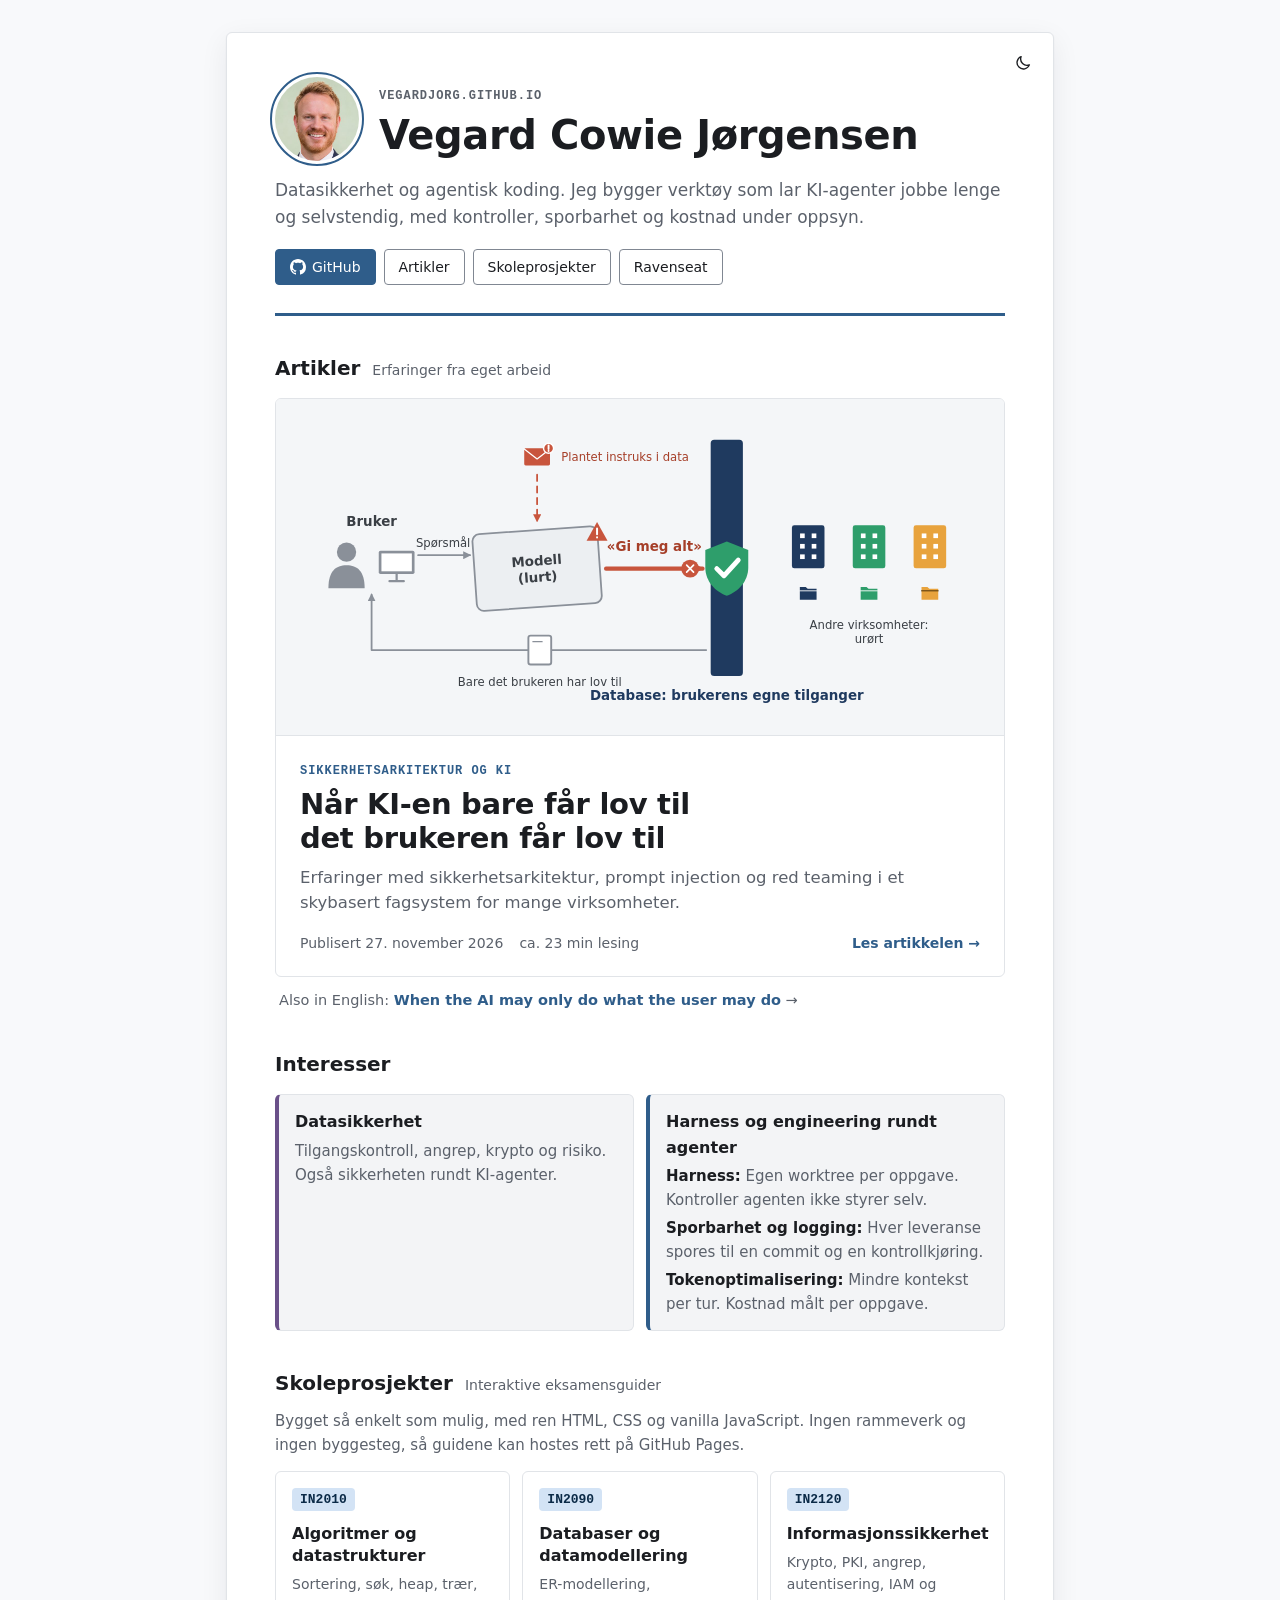
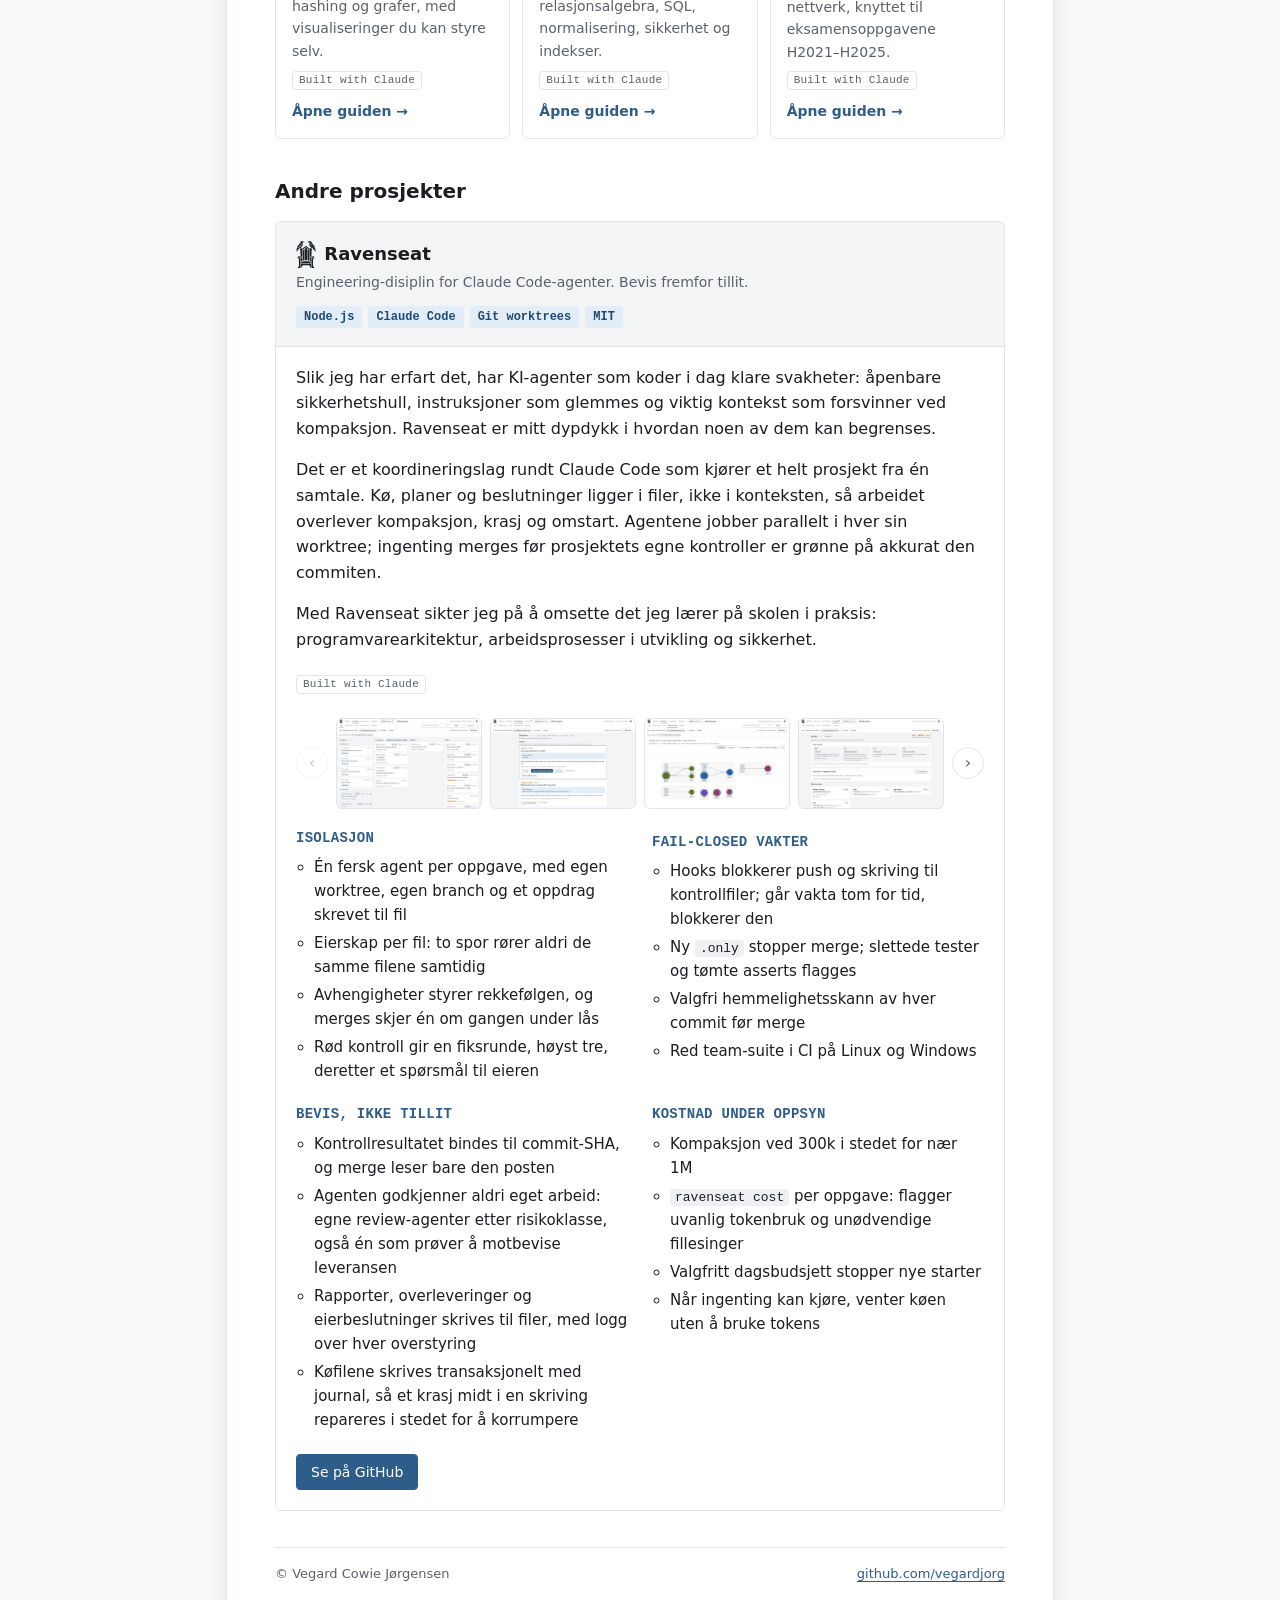
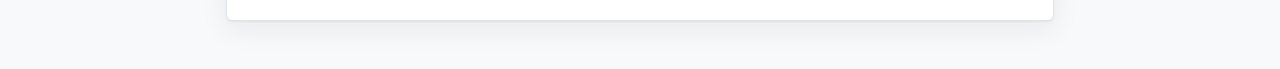
==== index.html @ c5d3ce83 "Engelsk versjon av KI-artikkelen med egne engelske figurer - artikler/ai-assistant-with-user-permiss" ====
<!doctype html>
<html lang="nb">
<head>
  <meta charset="utf-8">
  <meta name="viewport" content="width=device-width, initial-scale=1">
  <title>Vegard Cowie Jørgensen</title>
  <meta name="description" content="Vegard Cowie Jørgensen: datasikkerhet, agentisk koding, artikler om sikkerhetsarkitektur og KI, og interaktive eksamensguider for IN2010, IN2090 og IN2120.">
  <link rel="stylesheet" href="assets/css/figurer.css">
  <link rel="icon" href="data:image/svg+xml,%3Csvg xmlns='http://www.w3.org/2000/svg' viewBox='0 0 32 32'%3E%3Crect width='32' height='32' rx='6' fill='%232f5d8a'/%3E%3Ctext x='16' y='22' font-family='Segoe UI,Arial,sans-serif' font-size='15' font-weight='700' text-anchor='middle' fill='%23fff'%3EVCJ%3C/text%3E%3C/svg%3E">
  <!-- Samme temanøkkel som guidene (samme origin), så valget følger med. -->
  <script>(function(){try{var t=localStorage.getItem('in-theme')||'light';if(t!=='system')document.documentElement.setAttribute('data-theme',t);}catch(e){document.documentElement.setAttribute('data-theme','light');}})();</script>
  <style>
    /* Fargetokens fra guidene (IN2010/IN2090/IN2120), adaptert fra ravenseat. */
    :root {
      color-scheme: light;
      --primary: #2f5d8a;
      --on-primary: #ffffff;
      --primary-container: #d3e3f5;
      --on-primary-container: #0b2a47;
      --tertiary: #6a5089;
      --tertiary-container: #ece0f7;
      --on-tertiary-container: #2a1446;
      --surface: #f8f9fb;
      --on-surface: #1b1d21;
      --on-surface-variant: #5b616b;
      --sheet: #ffffff;
      --container-low: #f3f4f6;
      --container: #eef0f3;
      --outline: #808792;
      --outline-variant: #e1e4e8;
      --tone-ok: #e2f1e4;     --on-tone-ok: #1e5a2b;
      --tone-warn: #fbefd2;   --on-tone-warn: #6b4a00;
      --tone-info: #e3edf7;   --on-tone-info: #1f4a73;
      --shadow: 0 1px 2px rgba(16,24,40,.06), 0 8px 28px rgba(16,24,40,.07);

      --font: ui-sans-serif, system-ui, -apple-system, "Segoe UI", Roboto, Helvetica, Arial, sans-serif;
      --font-mono: ui-monospace, "Cascadia Code", "SF Mono", Consolas, "Liberation Mono", Menlo, monospace;
      --radius: 4px;
      --radius-md: 6px;
    }
    @media (prefers-color-scheme: dark) {
      :root:not([data-theme="light"]) {
        color-scheme: dark;
        --primary: #8fb8e6;           --on-primary: #0b2a47;
        --primary-container: #1d4469; --on-primary-container: #d3e3f5;
        --tertiary: #d0bcf0;
        --tertiary-container: #4f3770; --on-tertiary-container: #ece0f7;
        --surface: #181b1f;  --on-surface: #e3e5e9;  --on-surface-variant: #a3a9b3;
        --sheet: #1c1f24;    --container-low: #141619;  --container: #212429;
        --outline: #6e7580;  --outline-variant: #2e333a;
        --tone-ok: #1d3a22;   --on-tone-ok: #bfe3c3;
        --tone-warn: #3d3014; --on-tone-warn: #f3d9a0;
        --tone-info: #1e3550; --on-tone-info: #c4dcf5;
        --shadow: 0 1px 2px rgba(0,0,0,.3), 0 8px 28px rgba(0,0,0,.25);
      }
    }
    :root[data-theme="dark"] {
      color-scheme: dark;
      --primary: #8fb8e6;           --on-primary: #0b2a47;
      --primary-container: #1d4469; --on-primary-container: #d3e3f5;
      --tertiary: #d0bcf0;
      --tertiary-container: #4f3770; --on-tertiary-container: #ece0f7;
      --surface: #181b1f;  --on-surface: #e3e5e9;  --on-surface-variant: #a3a9b3;
      --sheet: #1c1f24;    --container-low: #141619;  --container: #212429;
      --outline: #6e7580;  --outline-variant: #2e333a;
      --tone-ok: #1d3a22;   --on-tone-ok: #bfe3c3;
      --tone-warn: #3d3014; --on-tone-warn: #f3d9a0;
      --tone-info: #1e3550; --on-tone-info: #c4dcf5;
      --shadow: 0 1px 2px rgba(0,0,0,.3), 0 8px 28px rgba(0,0,0,.25);
    }

    *, *::before, *::after { box-sizing: border-box; }
    html { -webkit-text-size-adjust: 100%; }
    body {
      margin: 0;
      background: var(--surface);
      color: var(--on-surface);
      font: 16px/1.6 var(--font);
    }
    a { color: var(--primary); text-underline-offset: 3px; }
    a:focus-visible, button:focus-visible { outline: 2px solid var(--primary); outline-offset: 3px; border-radius: var(--radius); }
    .skip-link { position: absolute; left: -999px; top: 8px; background: var(--primary); color: var(--on-primary); padding: 6px 12px; border-radius: var(--radius); }
    .skip-link:focus { left: 16px; }

    .wrap { max-width: 860px; margin: 0 auto; padding: 32px 16px 48px; }
    .sheet {
      position: relative;
      background: var(--sheet);
      border: 1px solid var(--outline-variant);
      border-radius: var(--radius-md);
      box-shadow: var(--shadow);
      padding: 44px 48px 36px;
    }
    @media (max-width: 640px) {
      .wrap { padding: 16px 16px 32px; }
      .sheet { padding: 28px 20px 24px; }
    }

    /* Topp */
    .top { display: flex; justify-content: space-between; align-items: flex-start; gap: 16px; padding-bottom: 28px; border-bottom: 3px solid var(--primary); }
    .mono-tag { display: inline-block; font: 600 12px/1 var(--font-mono); letter-spacing: .08em; text-transform: uppercase; color: var(--on-surface-variant); margin: 0 0 10px; }
    h1 { font-size: clamp(28px, 5vw, 40px); line-height: 1.15; letter-spacing: -.01em; margin: 0 0 12px; }
    /* Portrett ved navnet: rund, med en tynn ring i primærfargen og luft mellom ring og bilde. */
    .id { display: flex; align-items: center; gap: 20px; margin-bottom: 16px; padding-right: 40px; }
    .id h1 { margin: 0; }
    .avatar {
      flex: none; width: 84px; height: 84px; border-radius: 50%; object-fit: cover;
      outline: 2px solid var(--primary); outline-offset: 3px; background: var(--container);
    }
    @media (max-width: 640px) {
      .id { gap: 16px; }
      .avatar { width: 64px; height: 64px; }
    }
    .lead { margin: 0; color: var(--on-surface-variant); font-size: 17px; }
    .links { display: flex; flex-wrap: wrap; gap: 8px; margin-top: 18px; }

    .btn {
      display: inline-flex; align-items: center; gap: 6px;
      min-height: 36px; padding: 6px 14px;
      font: 500 14px/1 var(--font);
      border: 1px solid var(--outline); border-radius: var(--radius);
      background: var(--sheet); color: var(--on-surface); text-decoration: none; cursor: pointer;
    }
    .btn:hover { background: var(--container); }
    .btn.primary { background: var(--primary); border-color: var(--primary); color: var(--on-primary); }
    .btn.primary:hover { filter: brightness(1.08); }
    .btn svg { width: 16px; height: 16px; flex: none; }
    /* Temabryter: lite svart/hvitt ikon, måne i lyst tema og sol i mørkt. */
    .theme {
      flex: none; display: inline-flex; align-items: center; justify-content: center;
      position: absolute; top: 14px; right: 14px;
      width: 32px; height: 32px; padding: 0;
      border: 0; border-radius: 50%; background: transparent; color: var(--on-surface); cursor: pointer;
      transition: background .15s;
    }
    .theme:hover { background: var(--container); }
    .theme svg { width: 18px; height: 18px; fill: none; stroke: currentColor; stroke-width: 1.8; stroke-linecap: round; stroke-linejoin: round; }
    .theme .i-sun { display: none; }
    @media (prefers-color-scheme: dark) {
      :root:not([data-theme="light"]) .theme .i-moon { display: none; }
      :root:not([data-theme="light"]) .theme .i-sun { display: block; }
    }
    :root[data-theme="dark"] .theme .i-moon { display: none; }
    :root[data-theme="dark"] .theme .i-sun { display: block; }

    /* Seksjoner */
    section { margin-top: 36px; }
    .sechead { display: flex; align-items: baseline; gap: 12px; margin-bottom: 14px; }
    h2 { font-size: 20px; margin: 0; }
    .sechead p { margin: 0; color: var(--on-surface-variant); font-size: 14px; }

    /* Artikler: hovedartikkel med forsidebildet tegnet av fig-motor.js */
    .feature {
      display: block; border: 1px solid var(--outline-variant); border-radius: var(--radius-md); overflow: hidden;
      text-decoration: none; color: inherit; background: var(--sheet); transition: border-color .15s, box-shadow .15s;
    }
    .feature:hover { border-color: var(--primary); box-shadow: var(--shadow); }
    .feature:hover .go { text-decoration: underline; }
    .feature-fig { margin: 0; padding: 22px 24px 18px; background: var(--fig-plate); border-bottom: 1px solid var(--outline-variant); }
    .feature-fig:not(.er-tegnet) { display: none; }
    .feature-txt { padding: 20px 24px 22px; }
    .feature .mono-tag { color: var(--primary); margin-bottom: 10px; }
    .feature h3 { margin: 0; font-size: clamp(22px, 3.6vw, 29px); line-height: 1.2; letter-spacing: -.01em; text-wrap: balance; }
    .feature .dek { margin: 10px 0 0; font-size: 16.5px; line-height: 1.5; color: var(--on-surface-variant); text-wrap: pretty; }
    .feature-meta { display: flex; flex-wrap: wrap; align-items: baseline; gap: 6px 16px; margin: 16px 0 0; font-size: 14px; color: var(--on-surface-variant); }
    .feature-meta .go { margin-left: auto; }
    .feature-alt { margin: 12px 4px 0; font-size: 14.5px; color: var(--on-surface-variant); }
    .feature-alt a { color: inherit; text-decoration: none; }
    .feature-alt a span { color: var(--primary); font-weight: 600; }
    .feature-alt a:hover span { text-decoration: underline; }
    @media (max-width: 640px) {
      .feature-fig { padding: 14px 10px 10px; }
      .feature-txt { padding: 16px 16px 18px; }
      .feature-meta .go { margin-left: 0; flex-basis: 100%; }
    }

    /* Interesser */
    .interests { display: grid; grid-template-columns: repeat(2, minmax(0, 1fr)); gap: 12px; }
    @media (max-width: 640px) { .interests { grid-template-columns: 1fr; } }
    .interest { border: 1px solid var(--outline-variant); border-left: 4px solid var(--primary); border-radius: var(--radius-md); padding: 14px 16px; background: var(--container-low); }
    .interest.sec { border-left-color: var(--tertiary); }
    .interest h3 { margin: 0 0 4px; font-size: 16px; }
    .interest p { margin: 0; font-size: 15px; color: var(--on-surface-variant); }
    .interest .mini { margin: 0; padding: 0; list-style: none; font-size: 15px; color: var(--on-surface-variant); }
    .interest .mini li + li { margin-top: 4px; }
    .interest .mini b { color: var(--on-surface); font-weight: 600; }

    /* Prosjektkort */
    .cards { display: grid; grid-template-columns: repeat(3, minmax(0, 1fr)); gap: 12px; }
    @media (max-width: 720px) { .cards { grid-template-columns: 1fr; } }
    .card {
      display: flex; flex-direction: column; gap: 6px;
      border: 1px solid var(--outline-variant); border-radius: var(--radius-md);
      padding: 16px; text-decoration: none; color: inherit; background: var(--sheet);
      transition: border-color .15s, transform .15s;
    }
    .card:hover { border-color: var(--primary); transform: translateY(-2px); }
    .card:hover .go { text-decoration: underline; }
    .code { font: 700 13px/1 var(--font-mono); color: var(--on-primary-container); background: var(--primary-container); padding: 5px 8px; border-radius: var(--radius); align-self: flex-start; }
    .card h3 { margin: 6px 0 0; font-size: 16px; line-height: 1.35; }
    .card p { margin: 0; font-size: 14px; color: var(--on-surface-variant); flex: 1; }
    .go { font-size: 14px; font-weight: 600; color: var(--primary); }

    /* Ravenseat */
    .project { border: 1px solid var(--outline-variant); border-radius: var(--radius-md); overflow: hidden; }
    .project-head { display: flex; flex-wrap: wrap; justify-content: space-between; align-items: center; gap: 12px; padding: 18px 20px; background: var(--container-low); border-bottom: 1px solid var(--outline-variant); }
    .project-head h3 { margin: 0; font-size: 18px; }
    .project-head p { margin: 2px 0 0; color: var(--on-surface-variant); font-size: 14px; }
    .tags { display: flex; flex-wrap: wrap; gap: 6px; }
    .tag { font: 600 12px/1 var(--font-mono); padding: 5px 8px; border-radius: var(--radius); background: var(--tone-info); color: var(--on-tone-info); }
    .project-body { padding: 18px 20px 20px; }
    .project-body > p { margin: 0 0 16px; }

    .specs { display: grid; grid-template-columns: repeat(2, minmax(0, 1fr)); gap: 16px 24px; margin: 0; padding: 0; list-style: none; }
    @media (max-width: 640px) { .specs { grid-template-columns: 1fr; } }
    .specs h4 { margin: 0 0 6px; font-size: 14px; letter-spacing: .02em; color: var(--primary); text-transform: uppercase; font-family: var(--font-mono); }
    .specs ul { margin: 0; padding-left: 18px; font-size: 15px; }
    .specs li + li { margin-top: 4px; }
    code { font: 13px var(--font-mono); background: var(--container); padding: 1px 5px; border-radius: var(--radius); }

    .project-body .links { margin-top: 22px; }
    .built {
      display: inline-block; align-self: flex-start; margin: 2px 0 4px;
      font: 500 11px/1 var(--font-mono); letter-spacing: .02em; color: var(--on-surface-variant);
      border: 1px solid var(--outline-variant); border-radius: var(--radius); padding: 3px 6px;
    }
    .project-body > p + .built { margin-top: -8px; }

    /* Logo ved overskriften: én variant per tema */
    .project-head h3 { display: flex; align-items: center; gap: 8px; }
    .logo { height: 1.5em; width: auto; flex: none; }
    .logo-dark { display: none; }
    @media (prefers-color-scheme: dark) {
      :root:not([data-theme="light"]) .logo-light { display: none; }
      :root:not([data-theme="light"]) .logo-dark { display: block; }
    }
    :root[data-theme="dark"] .logo-light { display: none; }
    :root[data-theme="dark"] .logo-dark { display: block; }

    /* Galleri */
    /* Bildestripe: --n bilder synlige, pilene blar ett bilde om gangen. */
    .strip { --n: 4; --gap: 8px; display: flex; align-items: center; gap: 8px; margin: 18px 0 16px; }
    @media (max-width: 720px) { .strip { --n: 3; } }
    @media (max-width: 480px) { .strip { --n: 2; } }
    .strip-view { flex: 1; min-width: 0; overflow: hidden; }
    .gallery { display: flex; gap: var(--gap); margin: 0; padding: 2px 0; list-style: none; transition: transform .35s cubic-bezier(.2,.7,.2,1); }
    .gallery li { flex: 0 0 calc((100% - (var(--n) - 1) * var(--gap)) / var(--n)); }
    .strip-btn {
      flex: none; display: inline-flex; align-items: center; justify-content: center;
      width: 32px; height: 32px; padding: 0; border-radius: 50%;
      border: 1px solid var(--outline-variant); background: var(--sheet); color: var(--on-surface-variant);
      font: 16px/1 var(--font); cursor: pointer; transition: border-color .15s, color .15s, opacity .15s;
    }
    .strip-btn:hover:not(:disabled) { border-color: var(--primary); color: var(--primary); }
    .strip-btn:disabled { opacity: .35; cursor: default; }
    .strip.static .strip-btn { visibility: hidden; }
    .thumb {
      display: block; width: 100%; padding: 0; margin: 0; cursor: zoom-in;
      border: 1px solid var(--outline-variant); border-radius: var(--radius-md);
      background: var(--container-low); overflow: hidden; aspect-ratio: 16 / 10;
    }
    .thumb img { display: block; width: 100%; height: 100%; object-fit: cover; object-position: top left; transition: transform .35s ease, opacity .2s; }
    .thumb:hover img { transform: scale(1.03); }
    .thumb:hover { border-color: var(--primary); }
    .sec-note { margin: -4px 0 14px; font-size: 15px; color: var(--on-surface-variant); }

    /* Visning (lysboks) */
    .viewer {
      /* dvh: høyden uten nettleserens verktøylinjer, så bunnteksten ikke havner under dem på mobil. */
      width: 100vw; height: 100vh; height: 100dvh; max-width: none; max-height: none; margin: 0; padding: 0;
      border: 0; background: rgba(12, 14, 17, .95); color: #e3e5e9; overflow: hidden;
    }
    /* Mørk flate på selve dialogen, så sideteksten ikke skinner gjennom bak piler og bildetekst. */
    .viewer::backdrop { background: rgba(12, 14, 17, .5); backdrop-filter: blur(8px); }
    .viewer[open] { display: grid; grid-template-rows: auto 1fr auto; animation: fade .18s ease-out; }
    @keyframes fade { from { opacity: 0; } to { opacity: 1; } }
    .v-bar { display: flex; justify-content: space-between; align-items: center; padding: 12px 16px; font: 13px var(--font-mono); color: #a3a9b3; }
    /* touch-action: none, så sveip, knip og dra styres av skriptet. */
    .v-stage { position: relative; display: flex; align-items: center; justify-content: center; min-height: 0; padding: 0 64px; touch-action: none; overflow: hidden; }
    .v-stage img {
      max-width: 100%; max-height: 100%; object-fit: contain; border-radius: var(--radius-md);
      box-shadow: 0 20px 60px rgba(0,0,0,.45); background: #fff; user-select: none; -webkit-user-drag: none;
      transform-origin: 0 0; cursor: zoom-in; will-change: transform;
      transition: opacity .15s;
    }
    .v-stage img.anim { transition: opacity .15s, transform .22s ease-out; }
    .v-stage img.zoomed { cursor: grab; }
    .v-stage img.zoomed.dragging { cursor: grabbing; }
    .v-btn {
      display: inline-flex; align-items: center; justify-content: center; width: 40px; height: 40px;
      border: 1px solid rgba(255,255,255,.18); border-radius: 50%;
      background: rgba(255,255,255,.06); color: #e3e5e9; font: 18px/1 var(--font); cursor: pointer;
      transition: background .15s, border-color .15s;
    }
    .v-btn:hover { background: rgba(255,255,255,.14); border-color: rgba(255,255,255,.35); }
    .v-btn:focus-visible { outline: 2px solid #8fb8e6; outline-offset: 2px; }
    /* Bred skjerm: pilene på sidene av bildet. Smal skjerm: i raden med prikkene. */
    .v-prev, .v-next { position: fixed; top: 50%; transform: translateY(-50%); }
    .v-prev { left: 12px; }
    .v-next { right: 12px; }
    .v-foot { padding-bottom: max(14px, env(safe-area-inset-bottom)); }
    .v-cap { margin: 0; padding: 12px 16px 10px; text-align: center; font-size: 14px; color: #c9ced6; }
    .v-nav { display: flex; justify-content: center; align-items: center; gap: 16px; }
    .v-dots { display: flex; justify-content: center; gap: 6px; }
    .v-dot { width: 7px; height: 7px; padding: 0; border: 0; border-radius: 50%; background: rgba(255,255,255,.28); cursor: pointer; }
    .v-dot[aria-current="true"] { background: #e3e5e9; }
    @media (max-width: 640px) {
      .v-stage { padding: 0 8px; }
      .v-prev, .v-next { position: static; transform: none; }
      .v-cap { font-size: 13px; }
    }
    @media (prefers-reduced-motion: reduce) {
      .thumb img, .viewer[open] { transition: none; animation: none; }
    }

    footer { margin-top: 36px; padding-top: 16px; border-top: 1px solid var(--outline-variant); display: flex; flex-wrap: wrap; justify-content: space-between; gap: 8px; font-size: 13px; color: var(--on-surface-variant); }
  </style>
</head>
<body>
  <a class="skip-link" href="#main">Hopp til innhold</a>

  <main id="main" class="wrap">
    <article class="sheet">

      <header class="top">
        <div>
          <div class="id">
            <img class="avatar" src="assets/portrett.jpg" width="84" height="84" alt="Portrett av Vegard Cowie Jørgensen">
            <div>
              <p class="mono-tag">vegardjorg.github.io</p>
              <h1>Vegard Cowie Jørgensen</h1>
            </div>
          </div>
          <p class="lead">Datasikkerhet og agentisk koding. Jeg bygger verktøy som lar KI-agenter jobbe lenge og selvstendig, med kontroller, sporbarhet og kostnad under oppsyn.</p>          <div class="links">
            <a class="btn primary" href="https://github.com/vegardjorg">
              <svg viewBox="0 0 16 16" aria-hidden="true" fill="currentColor"><path d="M8 0C3.58 0 0 3.58 0 8c0 3.54 2.29 6.53 5.47 7.59.4.07.55-.17.55-.38 0-.19-.01-.82-.01-1.49-2.01.37-2.53-.49-2.69-.94-.09-.23-.48-.94-.82-1.13-.28-.15-.68-.52-.01-.53.63-.01 1.08.58 1.23.82.72 1.21 1.87.87 2.33.66.07-.52.28-.87.51-1.07-1.78-.2-3.64-.89-3.64-3.95 0-.87.31-1.59.82-2.15-.08-.2-.36-1.02.08-2.12 0 0 .67-.21 2.2.82.64-.18 1.32-.27 2-.27.68 0 1.36.09 2 .27 1.53-1.04 2.2-.82 2.2-.82.44 1.1.16 1.92.08 2.12.51.56.82 1.27.82 2.15 0 3.07-1.87 3.75-3.65 3.95.29.25.54.73.54 1.48 0 1.07-.01 1.93-.01 2.2 0 .21.15.46.55.38A8.013 8.013 0 0016 8c0-4.42-3.58-8-8-8z"/></svg>
              GitHub
            </a>
            <a class="btn" href="#artikler">Artikler</a>
            <a class="btn" href="#skole">Skoleprosjekter</a>
            <a class="btn" href="#ravenseat">Ravenseat</a>
          </div>
        </div>
        <button class="theme" id="theme" type="button" aria-label="Bytt til mørkt tema" title="Bytt tema">
          <svg class="i-moon" viewBox="0 0 24 24" aria-hidden="true"><path d="M20.5 14.5A8.5 8.5 0 0 1 9.5 3.5a8.5 8.5 0 1 0 11 11z"/></svg>
          <svg class="i-sun" viewBox="0 0 24 24" aria-hidden="true"><circle cx="12" cy="12" r="4"/><path d="M12 2v2.5M12 19.5V22M2 12h2.5M19.5 12H22M4.9 4.9l1.8 1.8M17.3 17.3l1.8 1.8M4.9 19.1l1.8-1.8M17.3 6.7l1.8-1.8"/></svg>
        </button>
      </header>

      <section id="artikler" aria-labelledby="art-h">
        <div class="sechead"><h2 id="art-h">Artikler</h2><p>Erfaringer fra eget arbeid</p></div>
        <a class="feature" href="artikler/ki-assistent-med-brukerens-tilganger.html">
          <figure class="feature-fig" data-fig="forside" aria-hidden="true">
            <div class="fig-flate"><p>En manipulert modell ber om alle data, men databasen gir bare det brukeren selv har tilgang til.</p></div>
          </figure>
          <div class="feature-txt">
            <p class="mono-tag">Sikkerhetsarkitektur og KI</p>
            <h3>Når KI-en bare får lov til det brukeren får lov til</h3>
            <p class="dek">Erfaringer med sikkerhetsarkitektur, prompt injection og red teaming i et skybasert fagsystem for mange virksomheter.</p>
            <p class="feature-meta">
              <span>Publisert <time datetime="2026-11-27">27. november 2026</time></span>
              <span>ca. 23 min lesing</span>
              <span class="go">Les artikkelen →</span>
            </p>
          </div>
        </a>
        <p class="feature-alt"><a href="artikler/ai-assistant-with-user-permissions.html" hreflang="en" lang="en">Also in English: <span>When the AI may only do what the user may do</span> →</a></p>
      </section>

      <section aria-labelledby="int-h">
        <div class="sechead"><h2 id="int-h">Interesser</h2></div>
        <div class="interests">
          <div class="interest sec">
            <h3>Datasikkerhet</h3>
            <p>Tilgangskontroll, angrep, krypto og risiko. Også sikkerheten rundt KI-agenter.</p>
          </div>
          <div class="interest">
            <h3>Harness og engineering rundt agenter</h3>
            <ul class="mini">
              <li><b>Harness:</b> Egen worktree per oppgave. Kontroller agenten ikke styrer selv.</li>
              <li><b>Sporbarhet og logging:</b> Hver leveranse spores til en commit og en kontrollkjøring.</li>
              <li><b>Tokenoptimalisering:</b> Mindre kontekst per tur. Kostnad målt per oppgave.</li>
            </ul>
          </div>
        </div>
      </section>

      <section id="skole" aria-labelledby="skole-h">
        <div class="sechead"><h2 id="skole-h">Skoleprosjekter</h2><p>Interaktive eksamensguider</p></div>
        <p class="sec-note">Bygget så enkelt som mulig, med ren HTML, CSS og vanilla JavaScript. Ingen rammeverk og ingen byggesteg, så guidene kan hostes rett på GitHub Pages.</p>
        <div class="cards">
          <a class="card" href="https://vegardjorg.github.io/IN2010/">
            <span class="code">IN2010</span>
            <h3>Algoritmer og datastrukturer</h3>
            <p>Sortering, søk, heap, trær, hashing og grafer, med visualiseringer du kan styre selv.</p>
            <span class="built">Built with Claude</span>
            <span class="go">Åpne guiden →</span>
          </a>
          <a class="card" href="https://vegardjorg.github.io/IN2090/">
            <span class="code">IN2090</span>
            <h3>Databaser og datamodellering</h3>
            <p>ER-modellering, relasjonsalgebra, SQL, normalisering, sikkerhet og indekser.</p>
            <span class="built">Built with Claude</span>
            <span class="go">Åpne guiden →</span>
          </a>
          <a class="card" href="https://vegardjorg.github.io/IN2120/">
            <span class="code">IN2120</span>
            <h3>Informasjonssikkerhet</h3>
            <p>Krypto, PKI, angrep, autentisering, IAM og nettverk, knyttet til eksamensoppgavene H2021–H2025.</p>
            <span class="built">Built with Claude</span>
            <span class="go">Åpne guiden →</span>
          </a>
        </div>
      </section>

      <section id="ravenseat" aria-labelledby="andre-h">
        <div class="sechead"><h2 id="andre-h">Andre prosjekter</h2></div>
        <div class="project">
          <div class="project-head">
            <div>
              <h3>
                <img class="logo logo-light" src="assets/ravenseat/ravenseat-light.svg" alt="" width="22" height="29">
                <img class="logo logo-dark" src="assets/ravenseat/ravenseat-dark.svg" alt="" width="22" height="29">
                Ravenseat
              </h3>
              <p>Engineering-disiplin for Claude Code-agenter. Bevis fremfor tillit.</p>
            </div>
            <div class="tags">
              <span class="tag">Node.js</span>
              <span class="tag">Claude Code</span>
              <span class="tag">Git worktrees</span>
              <span class="tag">MIT</span>
            </div>
          </div>
          <div class="project-body">
            <p>Slik jeg har erfart det, har KI-agenter som koder i dag klare svakheter: åpenbare sikkerhetshull, instruksjoner som glemmes og viktig kontekst som forsvinner ved kompaksjon. Ravenseat er mitt dypdykk i hvordan noen av dem kan begrenses.</p>
            <p>Det er et koordineringslag rundt Claude Code som kjører et helt prosjekt fra én samtale. Kø, planer og beslutninger ligger i filer, ikke i konteksten, så arbeidet overlever kompaksjon, krasj og omstart. Agentene jobber parallelt i hver sin worktree; ingenting merges før prosjektets egne kontroller er grønne på akkurat den commiten.</p>
            <p>Med Ravenseat sikter jeg på å omsette det jeg lærer på skolen i praksis: programvarearkitektur, arbeidsprosesser i utvikling og sikkerhet.</p>
            <span class="built">Built with Claude</span>

            <div class="strip" id="strip">
            <button class="strip-btn" type="button" id="strip-prev" aria-label="Forrige skjermbilder">‹</button>
            <div class="strip-view">
            <ul class="gallery" id="gallery" aria-label="Skjermbilder fra Ravenseat-tavla">
              <li><button class="thumb" type="button"><img src="assets/ravenseat/light-01-queue.jpg" width="1440" height="900" loading="lazy" alt="Køen på tavla: kort i kø, under arbeid, til vurdering og bygget, med fokuslinja og neste oppgave"></button></li>
              <li><button class="thumb" type="button"><img src="assets/ravenseat/light-06-waiting-on-you.jpg" width="1440" height="900" loading="lazy" alt="Venter på deg: eierspørsmål med anbefaling og svarknapp"></button></li>
              <li><button class="thumb" type="button"><img src="assets/ravenseat/light-03-dependencies.jpg" width="1440" height="900" loading="lazy" alt="Avhengigheter: oppgavekjeder og eierspørsmålene som blokkerer dem"></button></li>
              <li><button class="thumb" type="button"><img src="assets/ravenseat/light-13-checks.jpg" width="1440" height="900" loading="lazy" alt="Kontroller: sjekkene prosjektet har, og forslag til nye"></button></li>
              <li><button class="thumb" type="button"><img src="assets/ravenseat/light-04-statistics.jpg" width="1440" height="900" loading="lazy" alt="Statistikk: kostnad per merget endring, prognose og hva tokens går til"></button></li>
            </ul>
            </div>
            <button class="strip-btn" type="button" id="strip-next" aria-label="Neste skjermbilder">›</button>
            </div>

            <ul class="specs">
              <li>
                <h4>Isolasjon</h4>
                <ul>
                  <li>Én fersk agent per oppgave, med egen worktree, egen branch og et oppdrag skrevet til fil</li>
                  <li>Eierskap per fil: to spor rører aldri de samme filene samtidig</li>
                  <li>Avhengigheter styrer rekkefølgen, og merges skjer én om gangen under lås</li>
                  <li>Rød kontroll gir en fiksrunde, høyst tre, deretter et spørsmål til eieren</li>
                </ul>
              </li>
              <li>
                <h4>Fail-closed vakter</h4>
                <ul>
                  <li>Hooks blokkerer push og skriving til kontrollfiler; går vakta tom for tid, blokkerer den</li>
                  <li>Ny <code>.only</code> stopper merge; slettede tester og tømte asserts flagges</li>
                  <li>Valgfri hemmelighetsskann av hver commit før merge</li>
                  <li>Red team-suite i CI på Linux og Windows</li>
                </ul>
              </li>
              <li>
                <h4>Bevis, ikke tillit</h4>
                <ul>
                  <li>Kontrollresultatet bindes til commit-SHA, og merge leser bare den posten</li>
                  <li>Agenten godkjenner aldri eget arbeid: egne review-agenter etter risikoklasse, også én som prøver å motbevise leveransen</li>
                  <li>Rapporter, overleveringer og eierbeslutninger skrives til filer, med logg over hver overstyring</li>
                  <li>Køfilene skrives transaksjonelt med journal, så et krasj midt i en skriving repareres i stedet for å korrumpere</li>
                </ul>
              </li>
              <li>
                <h4>Kostnad under oppsyn</h4>
                <ul>
                  <li>Kompaksjon ved 300k i stedet for nær 1M</li>
                  <li><code>ravenseat cost</code> per oppgave: flagger uvanlig tokenbruk og unødvendige fillesinger</li>
                  <li>Valgfritt dagsbudsjett stopper nye starter</li>
                  <li>Når ingenting kan kjøre, venter køen uten å bruke tokens</li>
                </ul>
              </li>
            </ul>

            <div class="links">
              <a class="btn primary" href="https://github.com/vegardjorg/ravenseat">Se på GitHub</a>
            </div>
          </div>
        </div>
      </section>

      <footer>
        <span>© Vegard Cowie Jørgensen</span>
        <a href="https://github.com/vegardjorg">github.com/vegardjorg</a>
      </footer>
    </article>
  </main>

  <dialog class="viewer" id="viewer" aria-label="Bildevisning">
    <div class="v-bar">
      <span id="v-count" aria-live="polite"></span>
      <button class="v-btn" type="button" id="v-close" aria-label="Lukk">✕</button>
    </div>
    <div class="v-stage" id="v-stage">
      <img id="v-img" alt="" draggable="false">
    </div>
    <div class="v-foot">
      <p class="v-cap" id="v-cap"></p>
      <div class="v-nav">
        <button class="v-btn v-prev" type="button" id="v-prev" aria-label="Forrige bilde">←</button>
        <div class="v-dots" id="v-dots"></div>
        <button class="v-btn v-next" type="button" id="v-next" aria-label="Neste bilde">→</button>
      </div>
    </div>
  </dialog>

  <script>
    /* Bildestripe: blar ett bilde om gangen med pilene, ingen scrollbar. */
    (function () {
      var strip = document.getElementById('strip');
      var list = document.getElementById('gallery');
      var prev = document.getElementById('strip-prev');
      var next = document.getElementById('strip-next');
      if (!strip || !list) return;
      var items = list.children;
      var pos = 0;

      function visible() { return parseInt(getComputedStyle(strip).getPropertyValue('--n'), 10) || 1; }
      function render() {
        var max = Math.max(0, items.length - visible());
        pos = Math.min(Math.max(pos, 0), max);
        var step = items.length > 1 ? items[1].offsetLeft - items[0].offsetLeft : 0;
        list.style.transform = 'translateX(' + (-pos * step) + 'px)';
        prev.disabled = pos === 0;
        next.disabled = pos === max;
        strip.classList.toggle('static', max === 0);
        // Bilder utenfor stripa skal ikke kunne tabbes til eller leses opp.
        Array.prototype.forEach.call(items, function (li, i) {
          var out = i < pos || i >= pos + visible();
          li.setAttribute('aria-hidden', out ? 'true' : 'false');
          li.querySelector('button').tabIndex = out ? -1 : 0;
        });
      }
      prev.addEventListener('click', function () { pos--; render(); });
      next.addEventListener('click', function () { pos++; render(); });
      window.addEventListener('resize', render);

      // Sveip på stripa.
      var x0 = null;
      strip.addEventListener('touchstart', function (e) { x0 = e.touches[0].clientX; }, { passive: true });
      strip.addEventListener('touchend', function (e) {
        if (x0 === null) return;
        var dx = e.changedTouches[0].clientX - x0;
        if (Math.abs(dx) > 40) { pos += dx < 0 ? 1 : -1; render(); }
        x0 = null;
      });

      // Lysboksen kan be stripa vise et bestemt bilde.
      strip.showIndex = function (i) {
        var n = visible();
        if (i < pos) pos = i; else if (i >= pos + n) pos = i - n + 1;
        render();
      };
      render();
    })();
  </script>

  <script>
    /* Bildevisning: native <dialog> gir fokusfelle, Esc og fokus tilbake ved lukking. */
    (function () {
      var thumbs = Array.prototype.slice.call(document.querySelectorAll('#gallery .thumb'));
      var dlg = document.getElementById('viewer');
      if (!thumbs.length || !dlg || typeof dlg.showModal !== 'function') return;

      var stage = document.getElementById('v-stage');
      var img = document.getElementById('v-img');
      var cap = document.getElementById('v-cap');
      var count = document.getElementById('v-count');
      var dotsBox = document.getElementById('v-dots');
      var items = thumbs.map(function (t) { var i = t.querySelector('img'); return { src: i.getAttribute('src'), alt: i.alt }; });
      var idx = 0;

      var dots = items.map(function (it, i) {
        var d = document.createElement('button');
        d.type = 'button'; d.className = 'v-dot';
        d.setAttribute('aria-label', 'Bilde ' + (i + 1));
        d.addEventListener('click', function () { show(i); });
        dotsBox.appendChild(d);
        return d;
      });

      /* Zoom og panorering: scale s og forskyvning (tx, ty) i bildets egen ramme,
         transform-origin 0 0. Bildet skal alltid dekke sin egen tilpassede ramme. */
      var s = 1, tx = 0, ty = 0, MAX = 4;
      function apply(anim) {
        img.classList.toggle('anim', !!anim);
        img.style.transform = 'translate(' + tx + 'px,' + ty + 'px) scale(' + s + ')';
        img.classList.toggle('zoomed', s > 1.01);
      }
      function clamp() {
        var w = img.offsetWidth, h = img.offsetHeight;
        tx = Math.min(0, Math.max(w * (1 - s), tx));
        ty = Math.min(0, Math.max(h * (1 - s), ty));
      }
      // Zoom til ns rundt punktet (cx, cy) i skjermkoordinater.
      function zoomAt(ns, cx, cy, anim) {
        ns = Math.min(MAX, Math.max(1, ns));
        var r = img.getBoundingClientRect();   // inkluderer dagens transform
        var px = (cx - r.left) / s, py = (cy - r.top) / s;   // punkt i bildets egen ramme
        tx = tx + px * s - px * ns;
        ty = ty + py * s - py * ns;
        s = ns;
        clamp(); apply(anim);
      }
      function unzoom(anim) { s = 1; tx = 0; ty = 0; apply(anim); }

      function show(i) {
        idx = (i + items.length) % items.length;
        unzoom();
        img.style.opacity = '0';
        img.onload = function () { img.style.opacity = '1'; };
        img.src = items[idx].src;
        img.alt = items[idx].alt;
        cap.textContent = items[idx].alt;
        count.textContent = (idx + 1) + ' / ' + items.length;
        dots.forEach(function (d, j) { d.setAttribute('aria-current', j === idx ? 'true' : 'false'); });
        // Forhåndslast naboene, så blaingen føles umiddelbar.
        [idx - 1, idx + 1].forEach(function (j) { new Image().src = items[(j + items.length) % items.length].src; });
      }

      thumbs.forEach(function (t, i) {
        t.addEventListener('click', function () { show(i); dlg.showModal(); });
      });
      document.getElementById('v-prev').addEventListener('click', function () { show(idx - 1); });
      document.getElementById('v-next').addEventListener('click', function () { show(idx + 1); });
      document.getElementById('v-close').addEventListener('click', function () { dlg.close(); });

      dlg.addEventListener('click', function (e) { if (e.target === dlg) dlg.close(); });
      // Ved lukking: vis bildet man sist så på i stripa, og sett fokus på det.
      dlg.addEventListener('close', function () {
        unzoom();
        var strip = document.getElementById('strip');
        if (strip && strip.showIndex) strip.showIndex(idx);
        thumbs[idx].focus({ preventScroll: true });
      });

      dlg.addEventListener('keydown', function (e) {
        if (e.key === 'ArrowLeft') { e.preventDefault(); show(idx - 1); }
        else if (e.key === 'ArrowRight') { e.preventDefault(); show(idx + 1); }
        else if (e.key === 'Home') { e.preventDefault(); show(0); }
        else if (e.key === 'End') { e.preventDefault(); show(items.length - 1); }
      });

      /* Pekere (mus, finger, penn):
         - trykk på bildet: zoom inn der du trykker, trykk igjen: zoom ut
         - dra med én finger: flytt bildet når det er zoomet, ellers sveip til neste/forrige
         - knip med to fingre: zoom; musehjul: zoom rundt markøren
         - trykk utenfor bildet: lukk */
      var pts = new Map(), start = null, pinch = null;
      function mid() { var a = Array.from(pts.values()); return { x: (a[0].x + a[1].x) / 2, y: (a[0].y + a[1].y) / 2, d: Math.hypot(a[0].x - a[1].x, a[0].y - a[1].y) }; }

      stage.addEventListener('pointerdown', function (e) {
        try { stage.setPointerCapture(e.pointerId); } catch (err) { /* pekeren er allerede borte */ }
        pts.set(e.pointerId, { x: e.clientX, y: e.clientY });
        if (pts.size === 1) {
          start = { x: e.clientX, y: e.clientY, tx: tx, ty: ty, t: Date.now(), onImg: e.target === img, moved: false };
          img.classList.add('dragging');
        } else if (pts.size === 2) {
          var m = mid(); pinch = { d: m.d, s: s }; start = null;
        }
      });
      stage.addEventListener('pointermove', function (e) {
        if (!pts.has(e.pointerId)) return;
        pts.set(e.pointerId, { x: e.clientX, y: e.clientY });
        if (pinch && pts.size === 2) {
          var m = mid();
          if (pinch.d > 0) zoomAt(pinch.s * m.d / pinch.d, m.x, m.y, false);
        } else if (start) {
          var dx = e.clientX - start.x, dy = e.clientY - start.y;
          if (Math.abs(dx) + Math.abs(dy) > 6) start.moved = true;
          if (s > 1.01) { tx = start.tx + dx; ty = start.ty + dy; clamp(); apply(false); }
        }
      });
      function end(e) {
        if (!pts.has(e.pointerId)) return;
        pts.delete(e.pointerId);
        img.classList.remove('dragging');
        if (pinch) { if (pts.size < 2) pinch = null; if (s < 1.05) unzoom(true); start = null; return; }
        if (!start || e.type === 'pointercancel') { start = null; return; }
        var dx = e.clientX - start.x, dy = e.clientY - start.y;
        if (!start.moved && Date.now() - start.t < 400) {
          if (!start.onImg) dlg.close();
          else if (s > 1.01) unzoom(true);
          else zoomAt(2.5, e.clientX, e.clientY, true);
        } else if (s <= 1.01 && Math.abs(dx) > 50 && Math.abs(dx) > Math.abs(dy)) {
          show(idx + (dx < 0 ? 1 : -1));
        }
        start = null;
      }
      stage.addEventListener('pointerup', end);
      stage.addEventListener('pointercancel', end);
      stage.addEventListener('wheel', function (e) {
        e.preventDefault();
        zoomAt(s * Math.exp(-e.deltaY * 0.0015), e.clientX, e.clientY, false);
      }, { passive: false });
      window.addEventListener('resize', function () { if (dlg.open) unzoom(false); });
    })();
  </script>

  <script>
    (function () {
      var root = document.documentElement;
      var btn = document.getElementById('theme');
      function current() {
        var t = root.getAttribute('data-theme');
        if (t) return t;
        return window.matchMedia('(prefers-color-scheme: dark)').matches ? 'dark' : 'light';
      }
      function label() { btn.setAttribute('aria-label', current() === 'dark' ? 'Bytt til lyst tema' : 'Bytt til mørkt tema'); }
      btn.addEventListener('click', function () {
        var next = current() === 'dark' ? 'light' : 'dark';
        root.setAttribute('data-theme', next);
        try { localStorage.setItem('in-theme', next); } catch (e) {}
        label();
      });
      label();
    })();
  </script>
  <!-- Forsidebildet i artikkelkortet tegnes av samme figurmotor som artikkelen. -->
  <script src="assets/js/fig-motor.js"></script>
  <script src="assets/js/fig-artikkel-ki.js"></script>
  <script>if (window.FIG) FIG.start();</script>
</body>
</html>
---- assets/css/figurer.css ----
/* ============================================================
   vegardjorg.github.io · figurer.css
   Figurstilen til fig-motor.js. Brukes av artikkelsidene og av forsiden (forsidebildet i artikkelkortet).
   ============================================================ */
:root {
  /* Figurpalett (fra illustrasjonsplanen): marineblå håndhever, grønn godkjent, rav reduserer risiko, rød angrep */
  --fig-blekk: #3a3f45; --fig-bg: #ffffff; --fig-plate: #f4f6f8;
  --fig-navy: #1f3a5f;  --fig-navy-t: #e2e8f0;  --fig-on-navy: #ffffff;  --fig-navy-txt: #1f3a5f;
  --fig-gronn: #2e9e6b; --fig-gronn-t: #dff2e8; --fig-on-gronn: #ffffff; --fig-gronn-txt: #1d6b47;
  --fig-rav: #e8a33d;   --fig-rav-t: #fbeed8;   --fig-on-rav: #3a2600;   --fig-rav-txt: #8a5a12;
  --fig-rod: #c8553d;   --fig-rod-t: #f7e2dc;   --fig-on-rod: #ffffff;   --fig-rod-txt: #a63f29;
  --fig-graa: #8a9099;  --fig-graa-t: #eceff2;  --fig-on-graa: #ffffff;  --fig-graa-txt: #5b616b;
}
@media (prefers-color-scheme: dark) {
  :root:not([data-theme="light"]) {
    --fig-blekk: #e3e5e9; --fig-bg: #1c1f24; --fig-plate: #181b1f;
    --fig-navy: #9dbbe0;  --fig-navy-t: #1f2e42;  --fig-on-navy: #0f1d2e;  --fig-navy-txt: #b9cfea;
    --fig-gronn: #5cc796; --fig-gronn-t: #17352a; --fig-on-gronn: #0c2419; --fig-gronn-txt: #8fdcb7;
    --fig-rav: #f0b65a;   --fig-rav-t: #3a2c12;   --fig-on-rav: #2a1b00;   --fig-rav-txt: #f3c77f;
    --fig-rod: #e8846f;   --fig-rod-t: #3d2119;   --fig-on-rod: #2b0f08;   --fig-rod-txt: #f0a491;
    --fig-graa: #7b828c;  --fig-graa-t: #262a30;  --fig-on-graa: #121417;  --fig-graa-txt: #a3a9b3;
  }
}
:root[data-theme="dark"] {
  --fig-blekk: #e3e5e9; --fig-bg: #1c1f24; --fig-plate: #181b1f;
  --fig-navy: #9dbbe0;  --fig-navy-t: #1f2e42;  --fig-on-navy: #0f1d2e;  --fig-navy-txt: #b9cfea;
  --fig-gronn: #5cc796; --fig-gronn-t: #17352a; --fig-on-gronn: #0c2419; --fig-gronn-txt: #8fdcb7;
  --fig-rav: #f0b65a;   --fig-rav-t: #3a2c12;   --fig-on-rav: #2a1b00;   --fig-rav-txt: #f3c77f;
  --fig-rod: #e8846f;   --fig-rod-t: #3d2119;   --fig-on-rod: #2b0f08;   --fig-rod-txt: #f0a491;
  --fig-graa: #7b828c;  --fig-graa-t: #262a30;  --fig-on-graa: #121417;  --fig-graa-txt: #a3a9b3;
}

.fig-tegning { display: block; width: 100%; height: auto; margin: 0 auto; font-family: var(--font); overflow: visible; }
.fig-txt { fill: var(--fig-blekk); font-size: 15px; }
.fig-fet { font-weight: 700; }
.fig-kursiv { font-style: italic; }
.fig-liten { font-size: 13px; }
.fig-t-navy { fill: var(--fig-navy-txt); } .fig-t-gronn { fill: var(--fig-gronn-txt); } .fig-t-rav { fill: var(--fig-rav-txt); }
.fig-t-rod { fill: var(--fig-rod-txt); } .fig-t-graa { fill: var(--fig-graa-txt); } .fig-t-blekk { fill: var(--fig-blekk); }
.fig-strek { stroke-width: 2; stroke-linejoin: round; stroke-linecap: round; fill: none; }
.fig-bred { stroke-width: 4.5; }
.fig-stiplet { stroke-dasharray: 7 6; }
.fig-s-blekk { stroke: var(--fig-blekk); } .fig-s-navy { stroke: var(--fig-navy); } .fig-s-gronn { stroke: var(--fig-gronn); }
.fig-s-rav { stroke: var(--fig-rav); } .fig-s-rod { stroke: var(--fig-rod); } .fig-s-graa { stroke: var(--fig-graa); }
.fig-f-blekk { fill: var(--fig-blekk); } .fig-f-navy { fill: var(--fig-navy); } .fig-f-gronn { fill: var(--fig-gronn); }
.fig-f-rav { fill: var(--fig-rav); } .fig-f-rod { fill: var(--fig-rod); } .fig-f-graa { fill: var(--fig-graa); }

/* Toner for bokser og ikoner: --c (farge), --c-t (tonet flate), --c-on (på fylt farge), --c-txt (tekst på tonet flate) */
.fig-b-navy, .fig-i-navy { --c: var(--fig-navy); --c-t: var(--fig-navy-t); --c-on: var(--fig-on-navy); --c-txt: var(--fig-navy-txt); }
.fig-b-gronn, .fig-i-gronn { --c: var(--fig-gronn); --c-t: var(--fig-gronn-t); --c-on: var(--fig-on-gronn); --c-txt: var(--fig-gronn-txt); }
.fig-b-rav, .fig-i-rav { --c: var(--fig-rav); --c-t: var(--fig-rav-t); --c-on: var(--fig-on-rav); --c-txt: var(--fig-rav-txt); }
.fig-b-rod, .fig-i-rod { --c: var(--fig-rod); --c-t: var(--fig-rod-t); --c-on: var(--fig-on-rod); --c-txt: var(--fig-rod-txt); }
.fig-b-graa, .fig-i-graa { --c: var(--fig-graa); --c-t: var(--fig-graa-t); --c-on: var(--fig-on-graa); --c-txt: var(--fig-graa-txt); }
.fig-b-blekk, .fig-i-blekk { --c: var(--fig-blekk); --c-t: var(--fig-graa-t); --c-on: var(--fig-bg); --c-txt: var(--fig-blekk); }

.fig-boks-r { stroke: var(--c); stroke-width: 2; }
.fig-fyll-solid .fig-boks-r { fill: var(--c); }
.fig-fyll-solid .fig-txt { fill: var(--c-on); }
.fig-fyll-tone .fig-boks-r { fill: var(--c-t); }
.fig-fyll-tone .fig-txt { fill: var(--fig-blekk); }
.fig-fyll-flate .fig-boks-r { fill: var(--fig-bg); }
.fig-fyll-ingen .fig-boks-r { fill: none; }

.fig-i-fyll { fill: var(--c); }
.fig-i-fyll2 { fill: color-mix(in srgb, var(--c) 70%, var(--fig-bg)); }
.fig-i-strek { fill: none; stroke: var(--c); stroke-width: 2.5; stroke-linecap: round; stroke-linejoin: round; }
.fig-i-motstrek { fill: none; stroke: var(--c-on); stroke-width: 3.4; stroke-linecap: round; stroke-linejoin: round; }
.fig-i-tynn { stroke-width: 1.8; }
.fig-i-tykk { stroke-width: 4; }
.fig-i-tykkere { stroke-width: 6; }
.fig-i-hull { fill: var(--fig-bg); }
.fig-i-flate { fill: var(--fig-bg); stroke: var(--c); stroke-width: 2.5; }
.fig-i-merke { fill: var(--fig-rod); stroke: var(--fig-bg); stroke-width: 2; }
.fig-i-merkestrek { fill: none; stroke: #fff; stroke-width: 2.6; stroke-linecap: round; }
.fig-dempet { opacity: .38; }
.fig-paa-gronn { fill: var(--fig-on-gronn); }
/* Høye og kvadratiske figurer blir ikke større enn dette på bred skjerm */
.fig-hoy { max-width: 500px; }
.fig-kvadrat { max-width: 470px; }

/* Celler: side om side når figuren er bred nok, ellers stablet */
.fig-celler { container-type: inline-size; width: 100%; }
.fig-celler-grid { display: grid; grid-template-columns: minmax(0, 1fr); gap: 18px; }
@container (min-width: 560px) { .fig-celler-grid { grid-template-columns: repeat(var(--fig-kol, 3), minmax(0, 1fr)); } }
.fig-celle { min-width: 0; }
.fig-celle > .fig-tegning { max-width: 360px; }
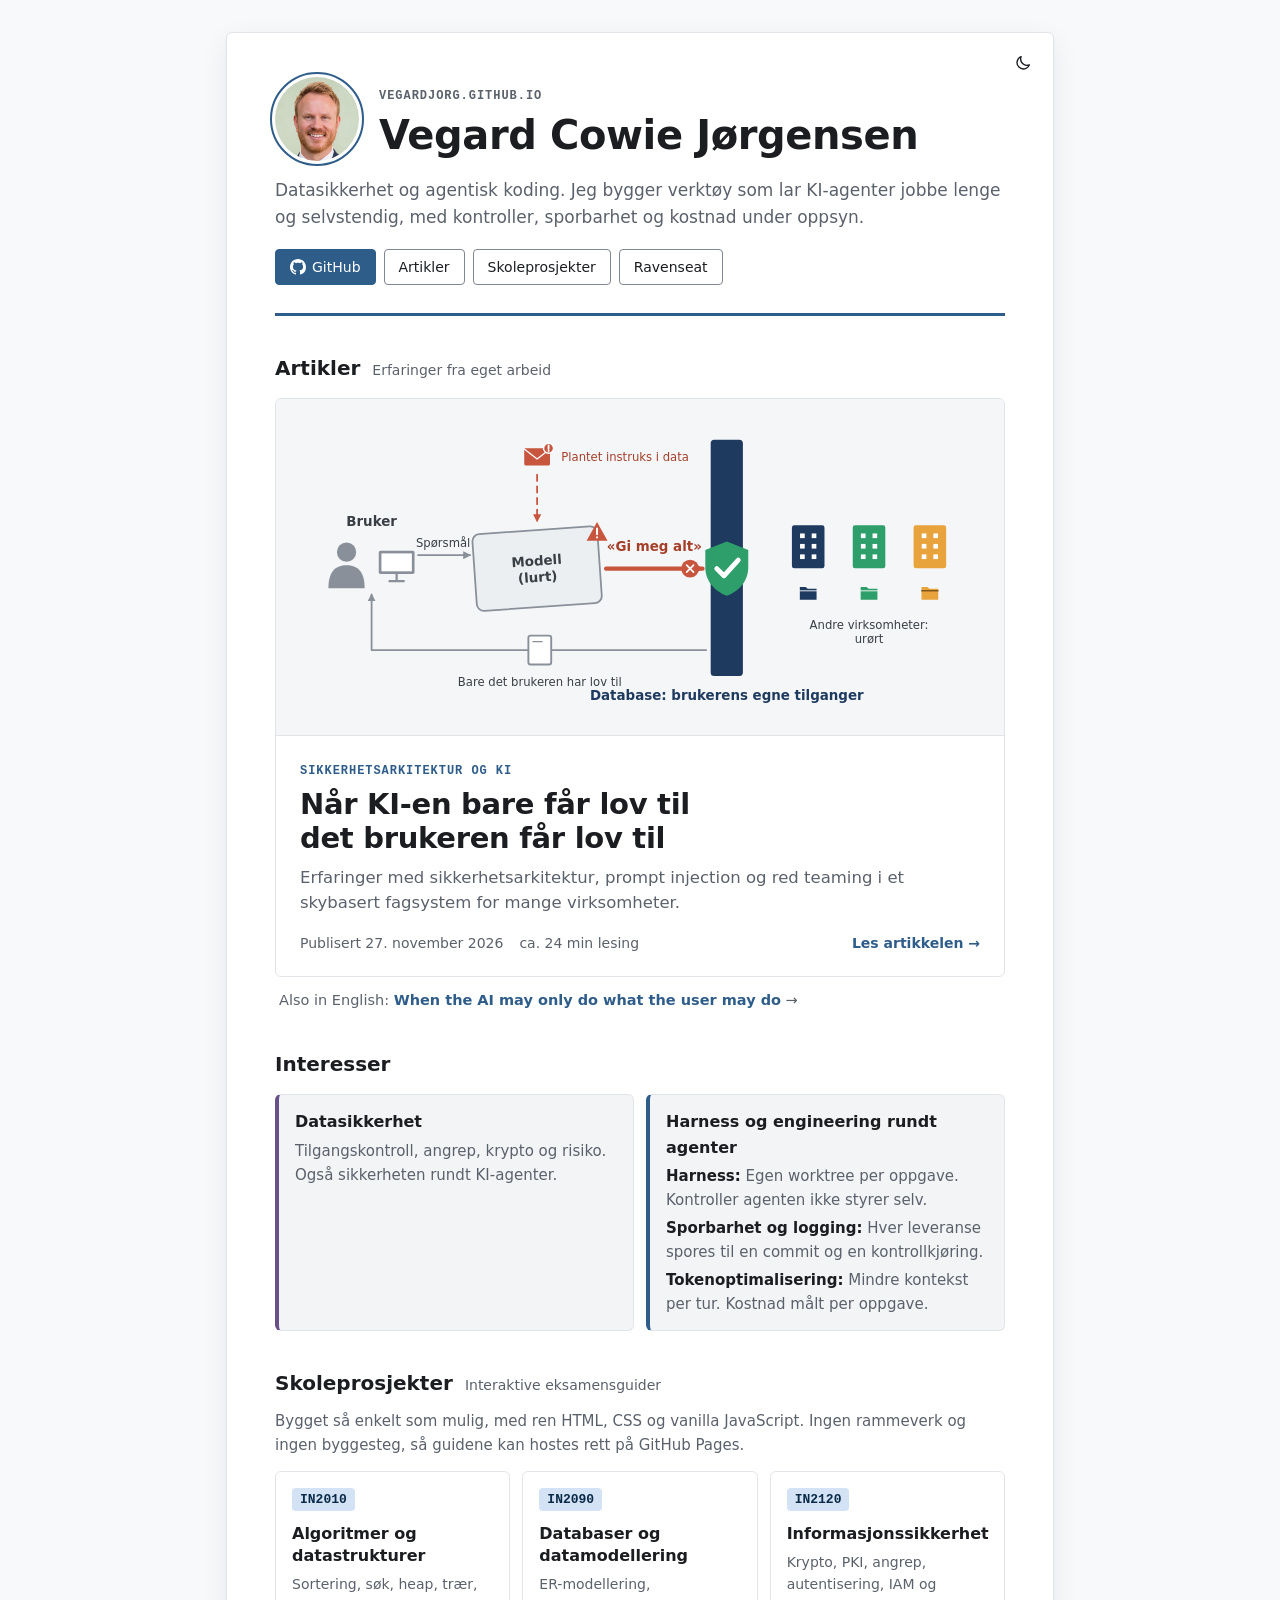
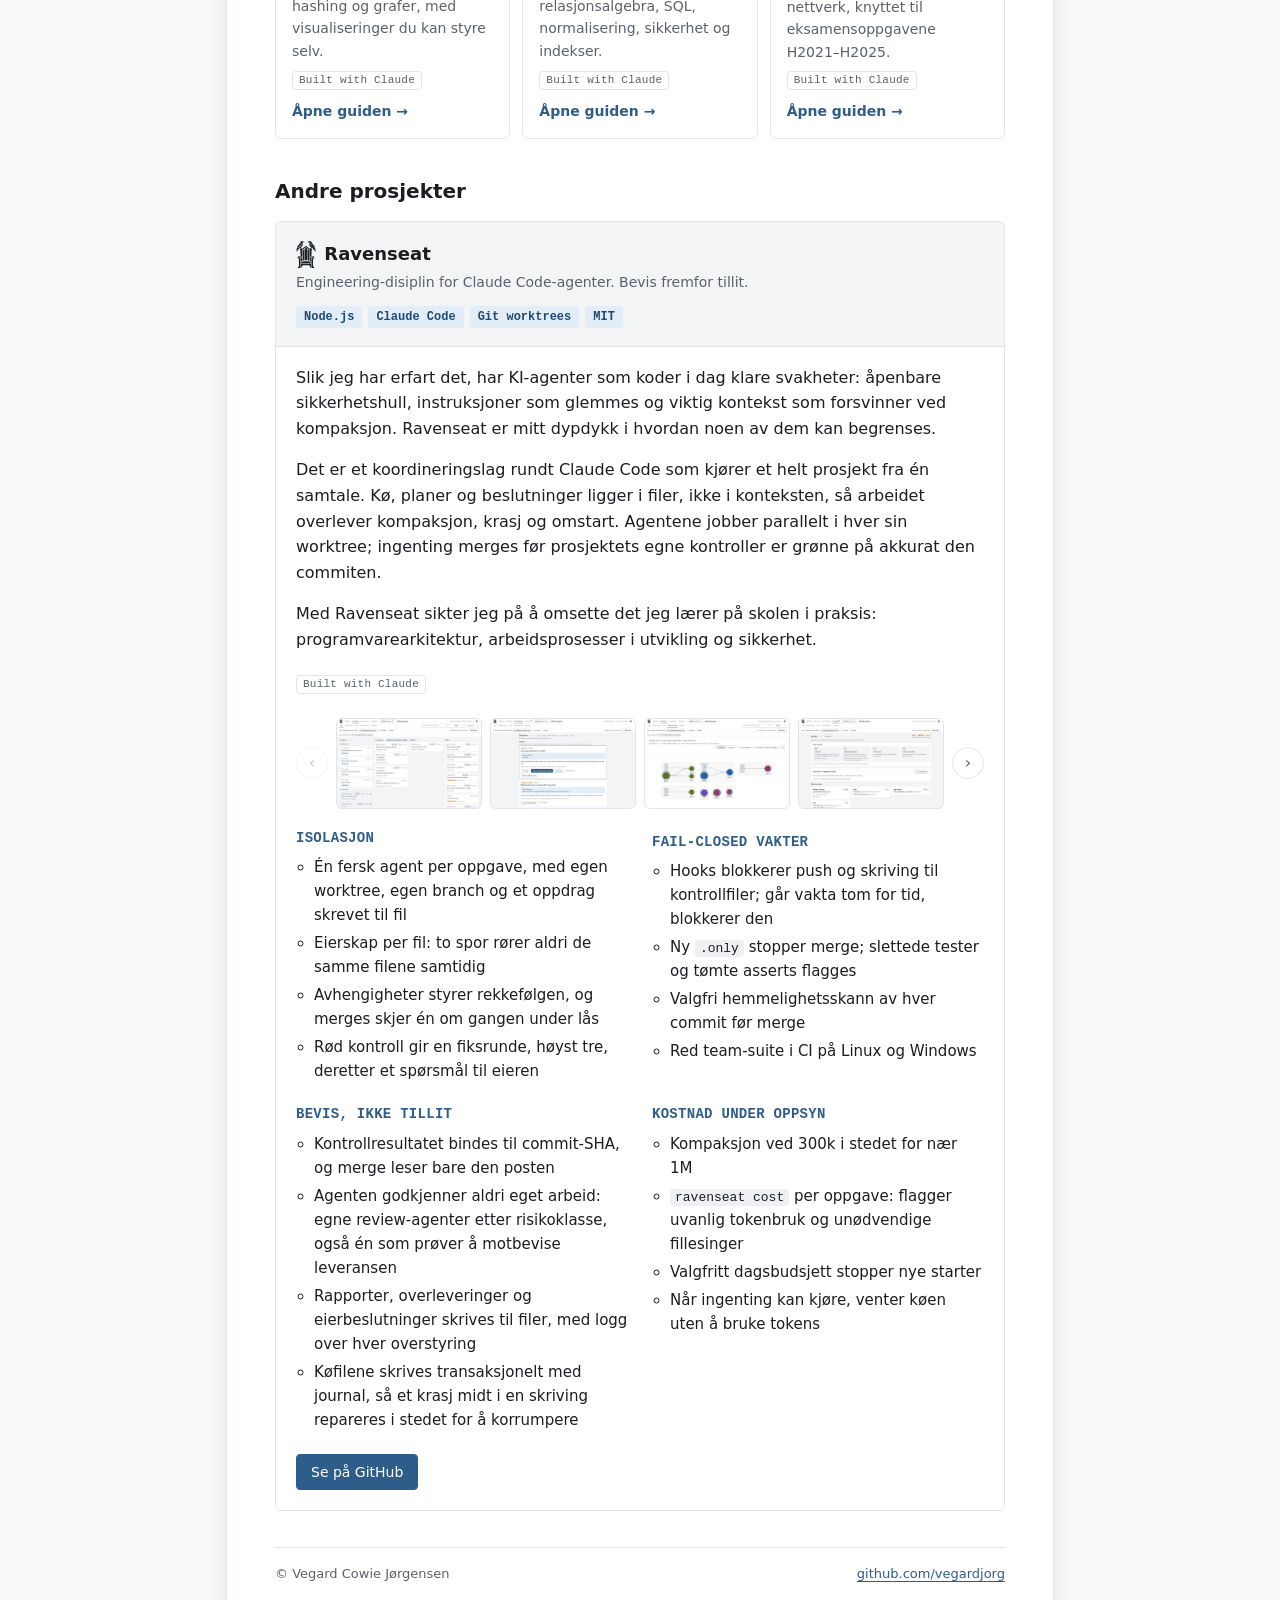
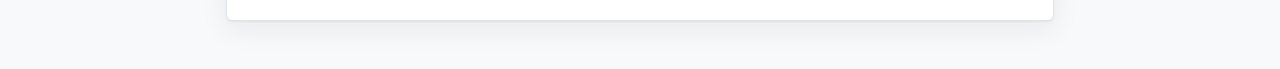
==== commit 16ba7b10: "Presiseringer i KI-artikkelen etter blinde anmeldelser - SQL-eksemplet: kvoten gjelder også første i" ====
--- a/index.html
+++ b/index.html
@@ -359,7 +359,7 @@
             <p class="dek">Erfaringer med sikkerhetsarkitektur, prompt injection og red teaming i et skybasert fagsystem for mange virksomheter.</p>
             <p class="feature-meta">
               <span>Publisert <time datetime="2026-11-27">27. november 2026</time></span>
-              <span>ca. 23 min lesing</span>
+              <span>ca. 24 min lesing</span>
               <span class="go">Les artikkelen →</span>
             </p>
           </div>
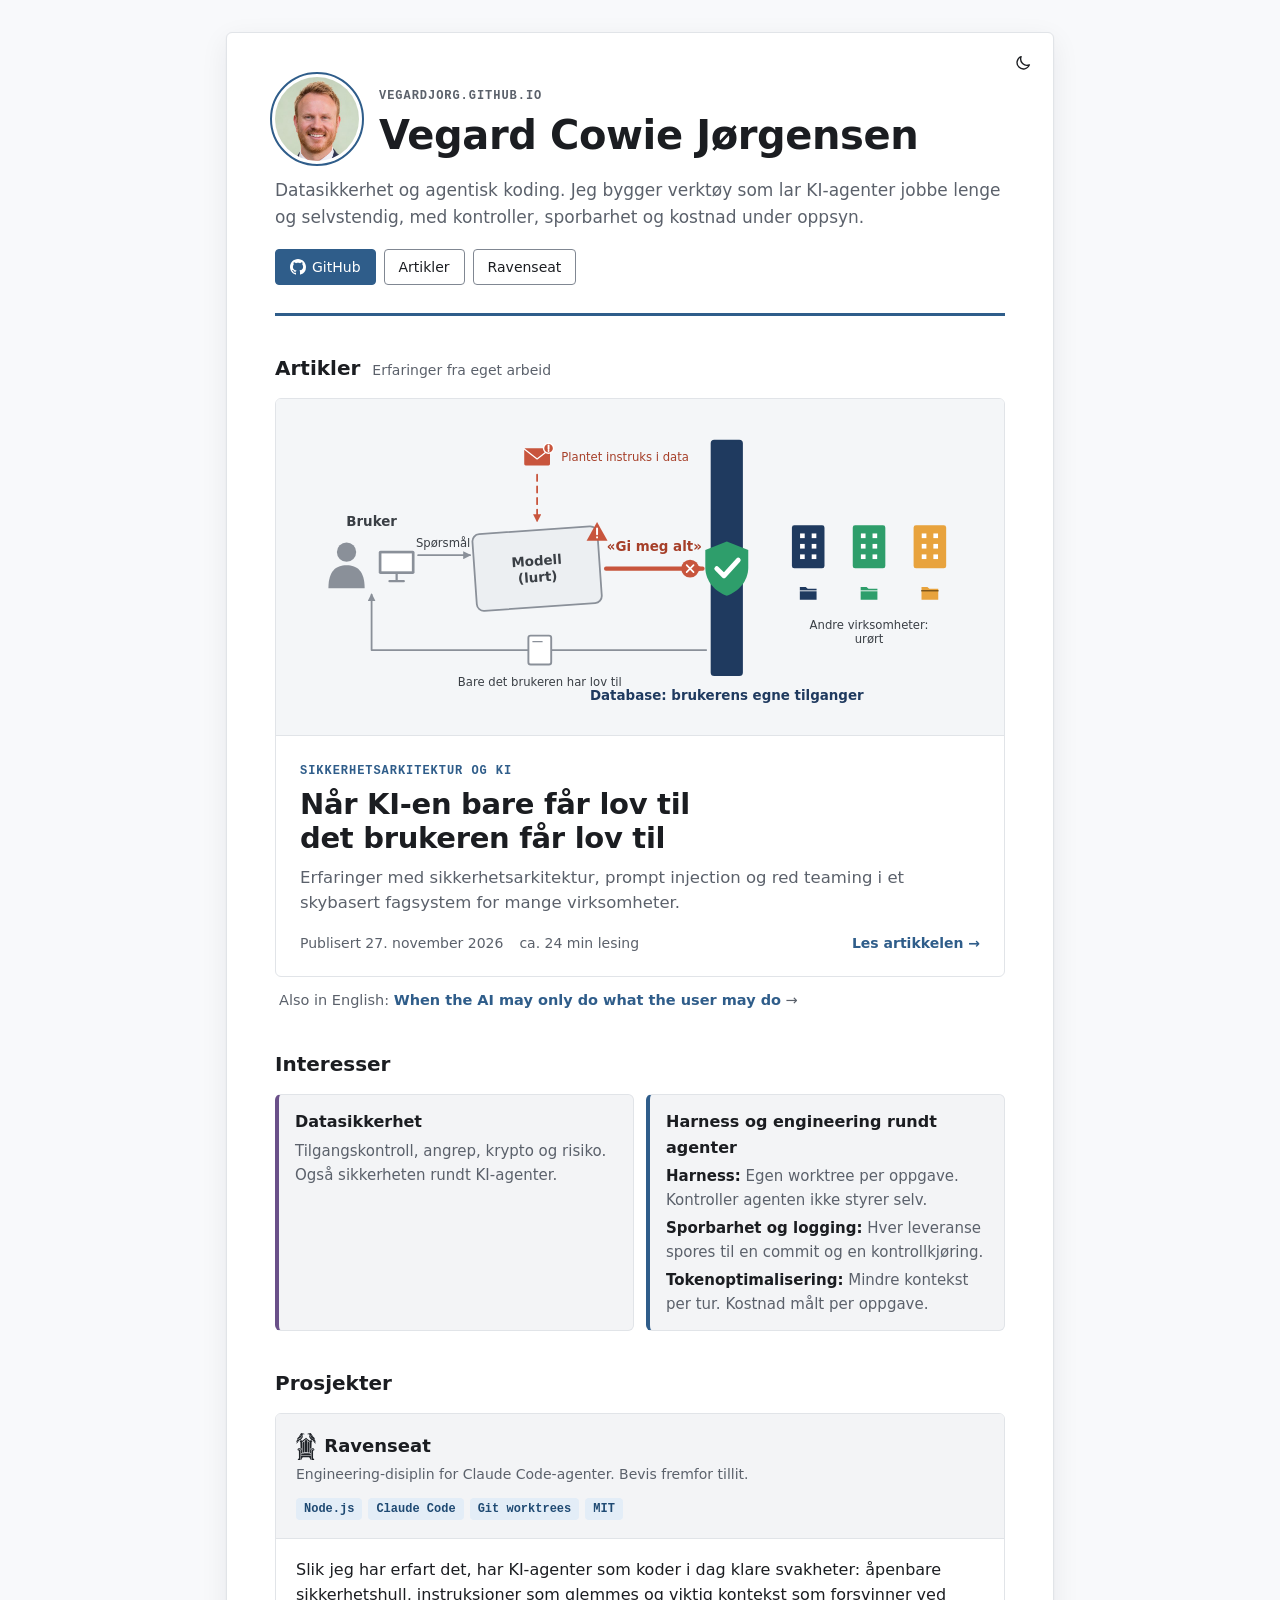
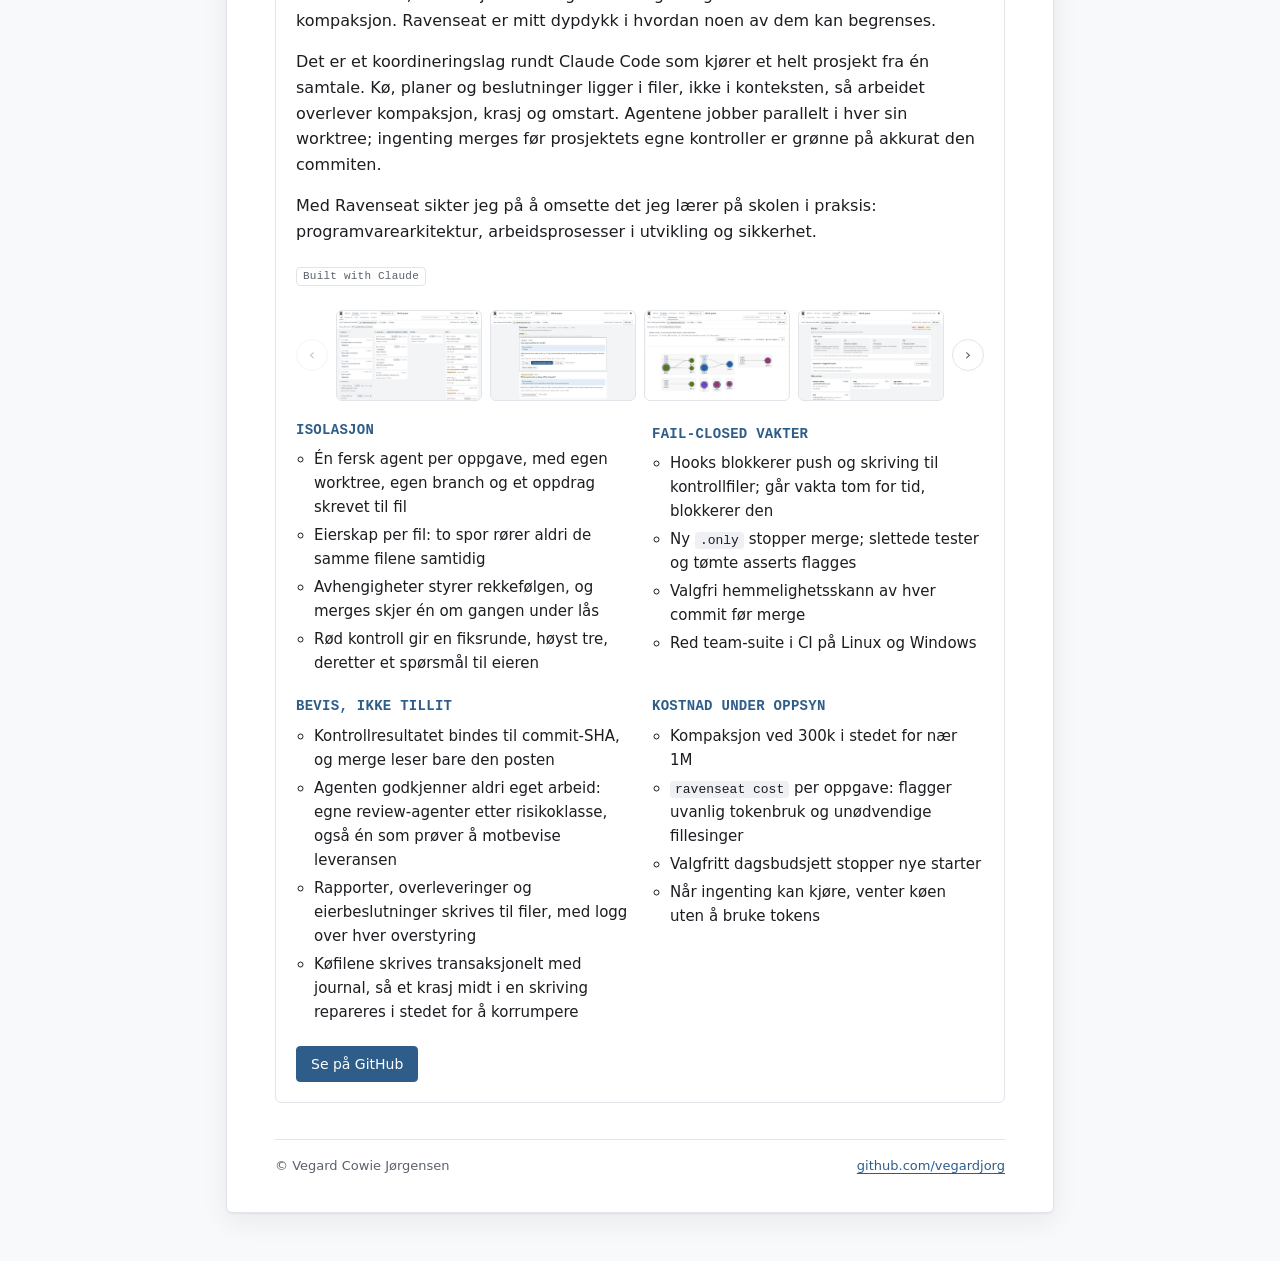
==== commit bb8ce1a4: "Fjern skoleprosjektene fra forsiden Forsiden viser nå bare artikkelen og Ravenseat. Eksamensguidene " ====
--- a/index.html
+++ b/index.html
@@ -4,7 +4,7 @@
   <meta charset="utf-8">
   <meta name="viewport" content="width=device-width, initial-scale=1">
   <title>Vegard Cowie Jørgensen</title>
-  <meta name="description" content="Vegard Cowie Jørgensen: datasikkerhet, agentisk koding, artikler om sikkerhetsarkitektur og KI, og interaktive eksamensguider for IN2010, IN2090 og IN2120.">
+  <meta name="description" content="Vegard Cowie Jørgensen: datasikkerhet, agentisk koding, artikler om sikkerhetsarkitektur og KI, og Ravenseat.">
   <link rel="stylesheet" href="assets/css/figurer.css">
   <link rel="icon" href="data:image/svg+xml,%3Csvg xmlns='http://www.w3.org/2000/svg' viewBox='0 0 32 32'%3E%3Crect width='32' height='32' rx='6' fill='%232f5d8a'/%3E%3Ctext x='16' y='22' font-family='Segoe UI,Arial,sans-serif' font-size='15' font-weight='700' text-anchor='middle' fill='%23fff'%3EVCJ%3C/text%3E%3C/svg%3E">
   <!-- Samme temanøkkel som guidene (samme origin), så valget følger med. -->
@@ -185,20 +185,6 @@
     .interest .mini li + li { margin-top: 4px; }
     .interest .mini b { color: var(--on-surface); font-weight: 600; }
 
-    /* Prosjektkort */
-    .cards { display: grid; grid-template-columns: repeat(3, minmax(0, 1fr)); gap: 12px; }
-    @media (max-width: 720px) { .cards { grid-template-columns: 1fr; } }
-    .card {
-      display: flex; flex-direction: column; gap: 6px;
-      border: 1px solid var(--outline-variant); border-radius: var(--radius-md);
-      padding: 16px; text-decoration: none; color: inherit; background: var(--sheet);
-      transition: border-color .15s, transform .15s;
-    }
-    .card:hover { border-color: var(--primary); transform: translateY(-2px); }
-    .card:hover .go { text-decoration: underline; }
-    .code { font: 700 13px/1 var(--font-mono); color: var(--on-primary-container); background: var(--primary-container); padding: 5px 8px; border-radius: var(--radius); align-self: flex-start; }
-    .card h3 { margin: 6px 0 0; font-size: 16px; line-height: 1.35; }
-    .card p { margin: 0; font-size: 14px; color: var(--on-surface-variant); flex: 1; }
     .go { font-size: 14px; font-weight: 600; color: var(--primary); }
 
     /* Ravenseat */
@@ -262,7 +248,6 @@
     .thumb img { display: block; width: 100%; height: 100%; object-fit: cover; object-position: top left; transition: transform .35s ease, opacity .2s; }
     .thumb:hover img { transform: scale(1.03); }
     .thumb:hover { border-color: var(--primary); }
-    .sec-note { margin: -4px 0 14px; font-size: 15px; color: var(--on-surface-variant); }
 
     /* Visning (lysboks) */
     .viewer {
@@ -337,7 +322,6 @@
               GitHub
             </a>
             <a class="btn" href="#artikler">Artikler</a>
-            <a class="btn" href="#skole">Skoleprosjekter</a>
             <a class="btn" href="#ravenseat">Ravenseat</a>
           </div>
         </div>
@@ -385,36 +369,8 @@
         </div>
       </section>
 
-      <section id="skole" aria-labelledby="skole-h">
-        <div class="sechead"><h2 id="skole-h">Skoleprosjekter</h2><p>Interaktive eksamensguider</p></div>
-        <p class="sec-note">Bygget så enkelt som mulig, med ren HTML, CSS og vanilla JavaScript. Ingen rammeverk og ingen byggesteg, så guidene kan hostes rett på GitHub Pages.</p>
-        <div class="cards">
-          <a class="card" href="https://vegardjorg.github.io/IN2010/">
-            <span class="code">IN2010</span>
-            <h3>Algoritmer og datastrukturer</h3>
-            <p>Sortering, søk, heap, trær, hashing og grafer, med visualiseringer du kan styre selv.</p>
-            <span class="built">Built with Claude</span>
-            <span class="go">Åpne guiden →</span>
-          </a>
-          <a class="card" href="https://vegardjorg.github.io/IN2090/">
-            <span class="code">IN2090</span>
-            <h3>Databaser og datamodellering</h3>
-            <p>ER-modellering, relasjonsalgebra, SQL, normalisering, sikkerhet og indekser.</p>
-            <span class="built">Built with Claude</span>
-            <span class="go">Åpne guiden →</span>
-          </a>
-          <a class="card" href="https://vegardjorg.github.io/IN2120/">
-            <span class="code">IN2120</span>
-            <h3>Informasjonssikkerhet</h3>
-            <p>Krypto, PKI, angrep, autentisering, IAM og nettverk, knyttet til eksamensoppgavene H2021–H2025.</p>
-            <span class="built">Built with Claude</span>
-            <span class="go">Åpne guiden →</span>
-          </a>
-        </div>
-      </section>
-
       <section id="ravenseat" aria-labelledby="andre-h">
-        <div class="sechead"><h2 id="andre-h">Andre prosjekter</h2></div>
+        <div class="sechead"><h2 id="andre-h">Prosjekter</h2></div>
         <div class="project">
           <div class="project-head">
             <div>
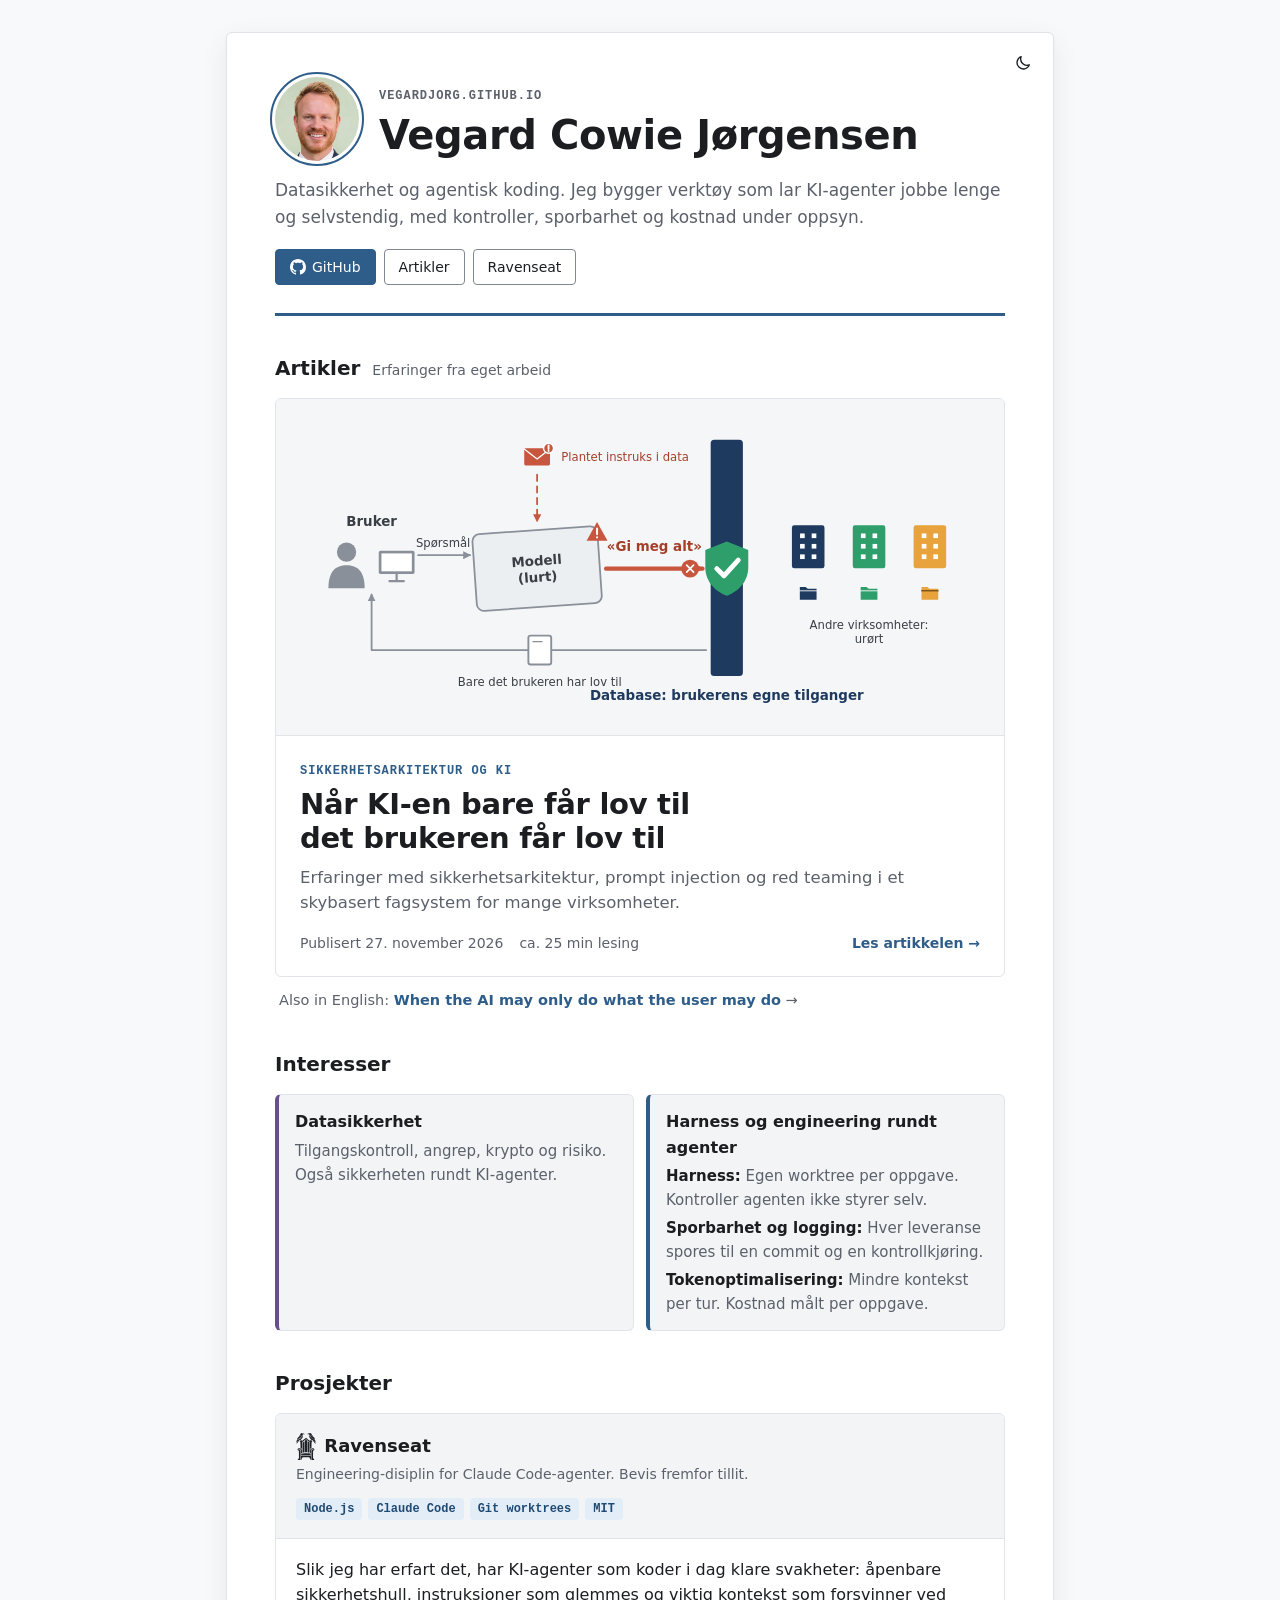
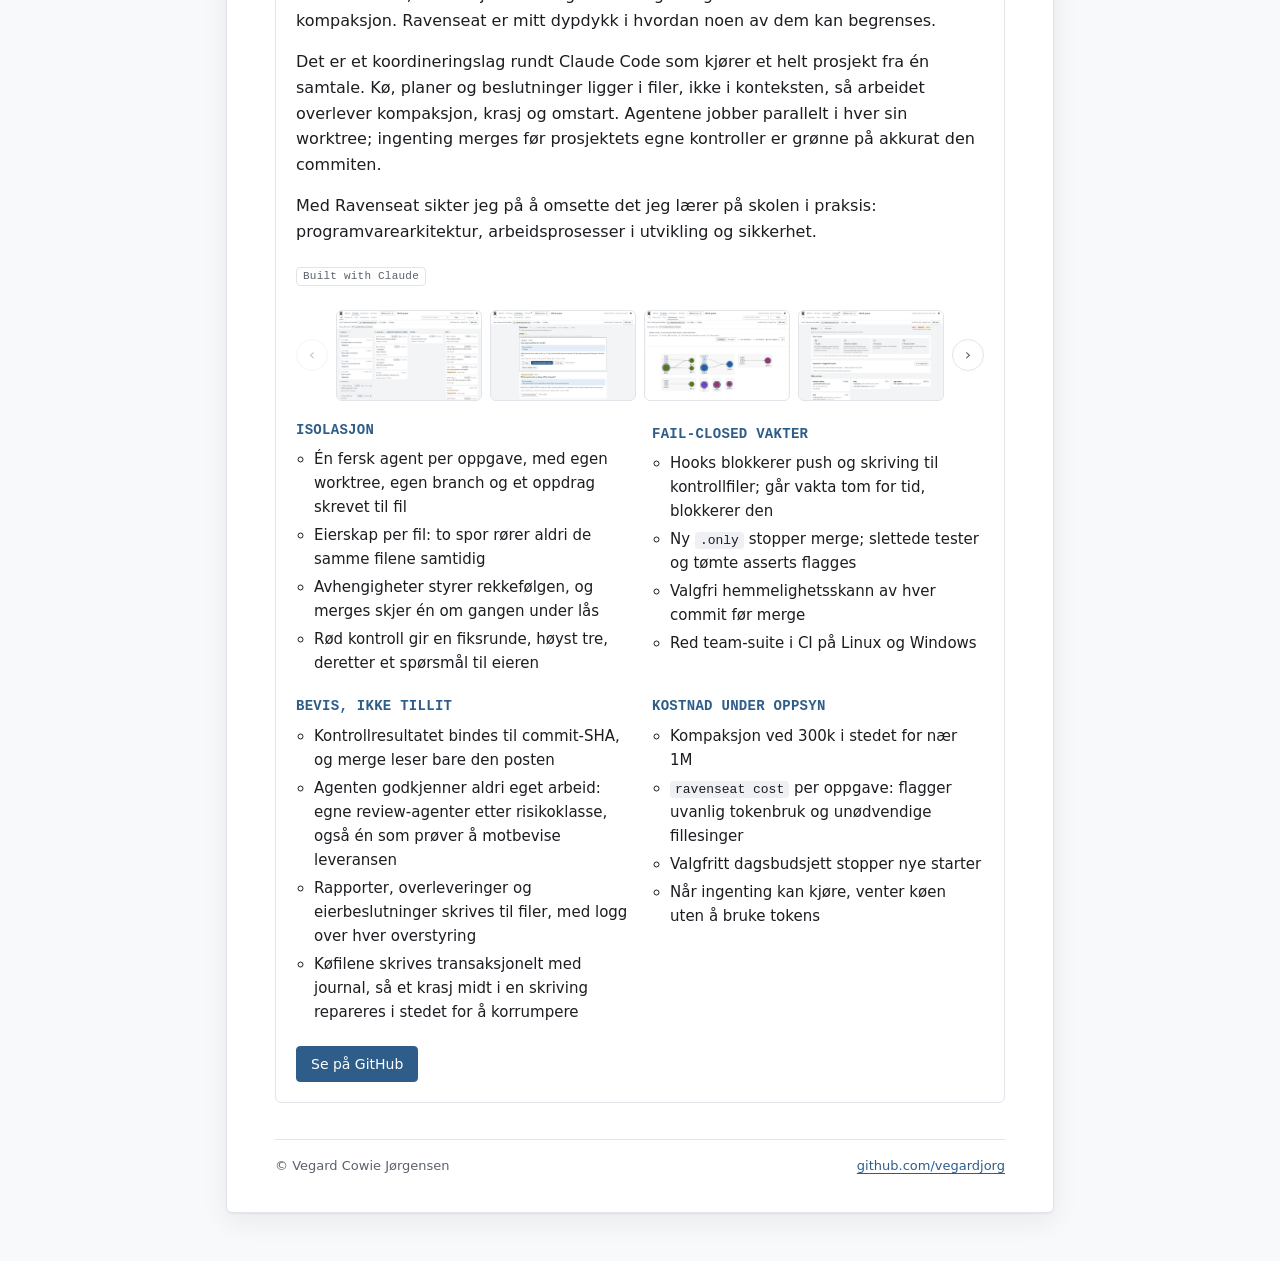
==== commit b0ab5ea7: "Artikkel: presiseringer etter fjerde gjennomlesning, testing i staging - Tilganger er taket for opps" ====
--- a/index.html
+++ b/index.html
@@ -343,7 +343,7 @@
             <p class="dek">Erfaringer med sikkerhetsarkitektur, prompt injection og red teaming i et skybasert fagsystem for mange virksomheter.</p>
             <p class="feature-meta">
               <span>Publisert <time datetime="2026-11-27">27. november 2026</time></span>
-              <span>ca. 24 min lesing</span>
+              <span>ca. 25 min lesing</span>
               <span class="go">Les artikkelen →</span>
             </p>
           </div>
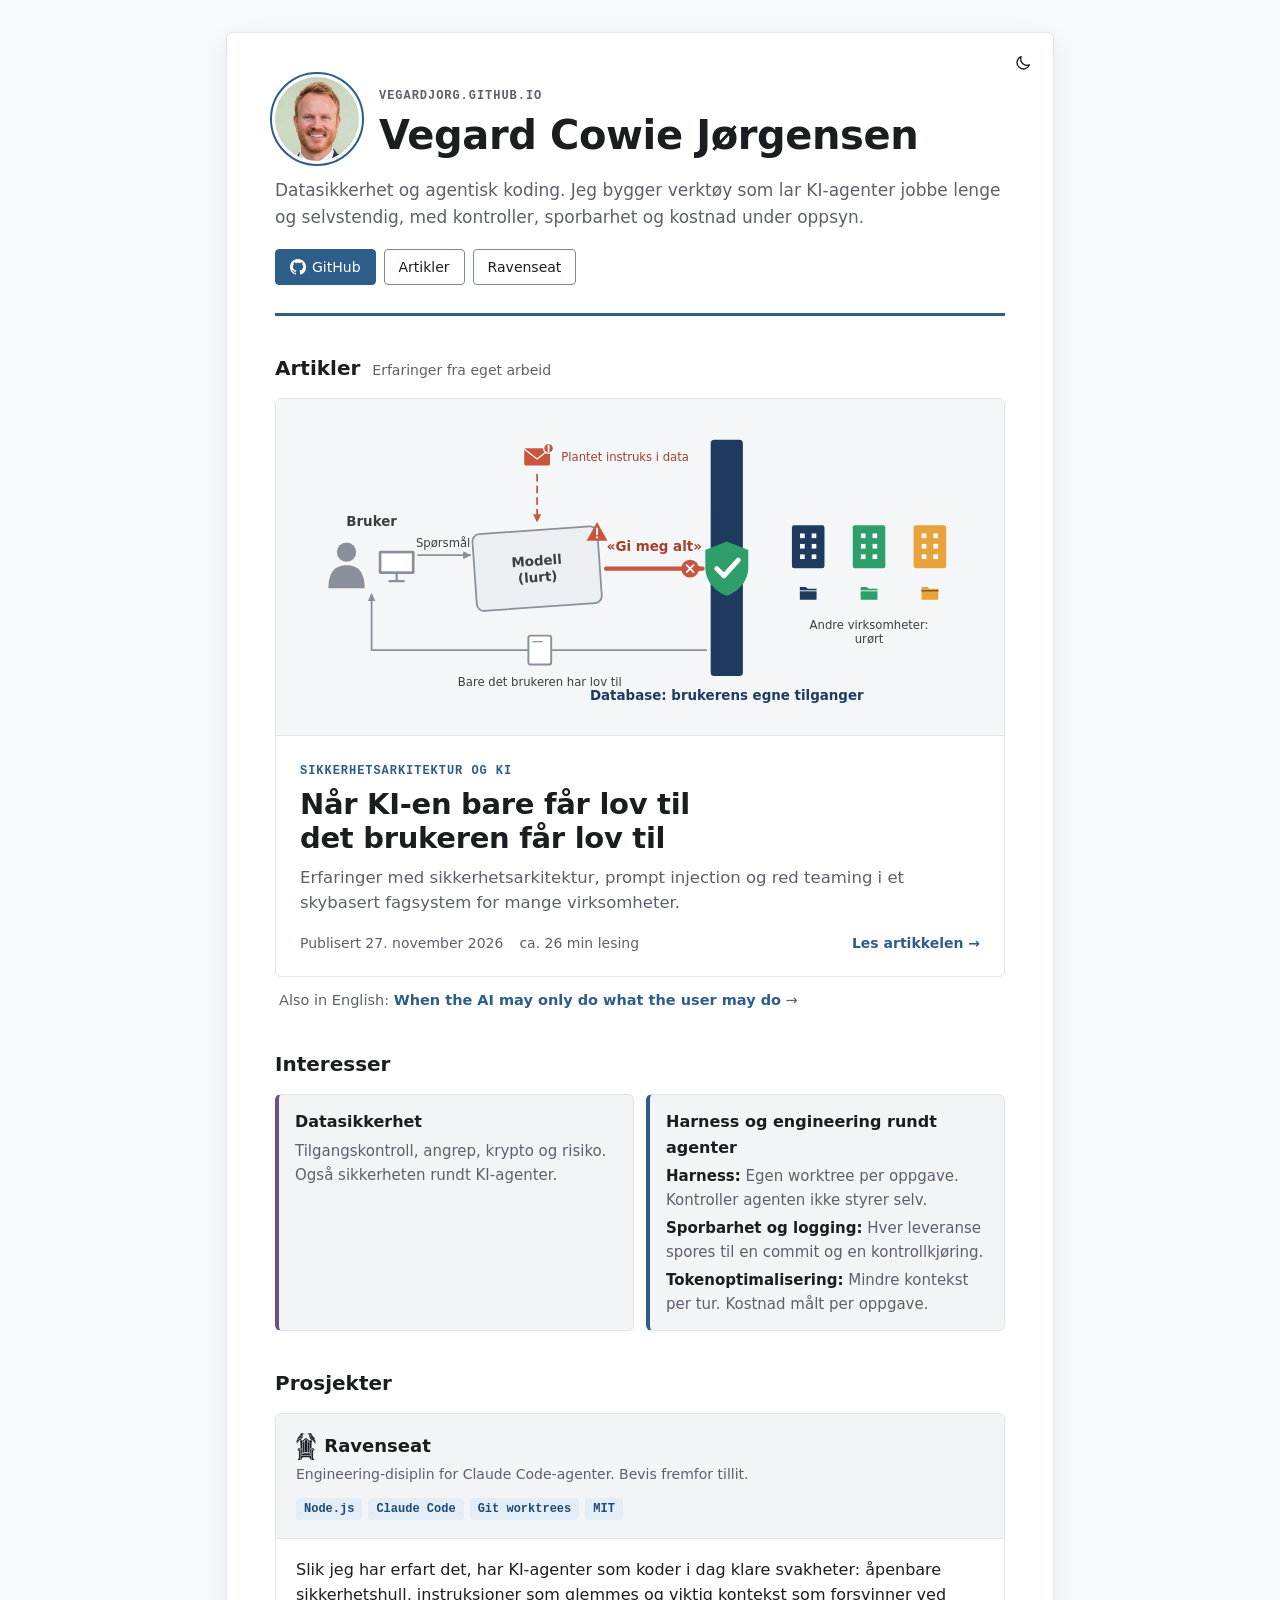
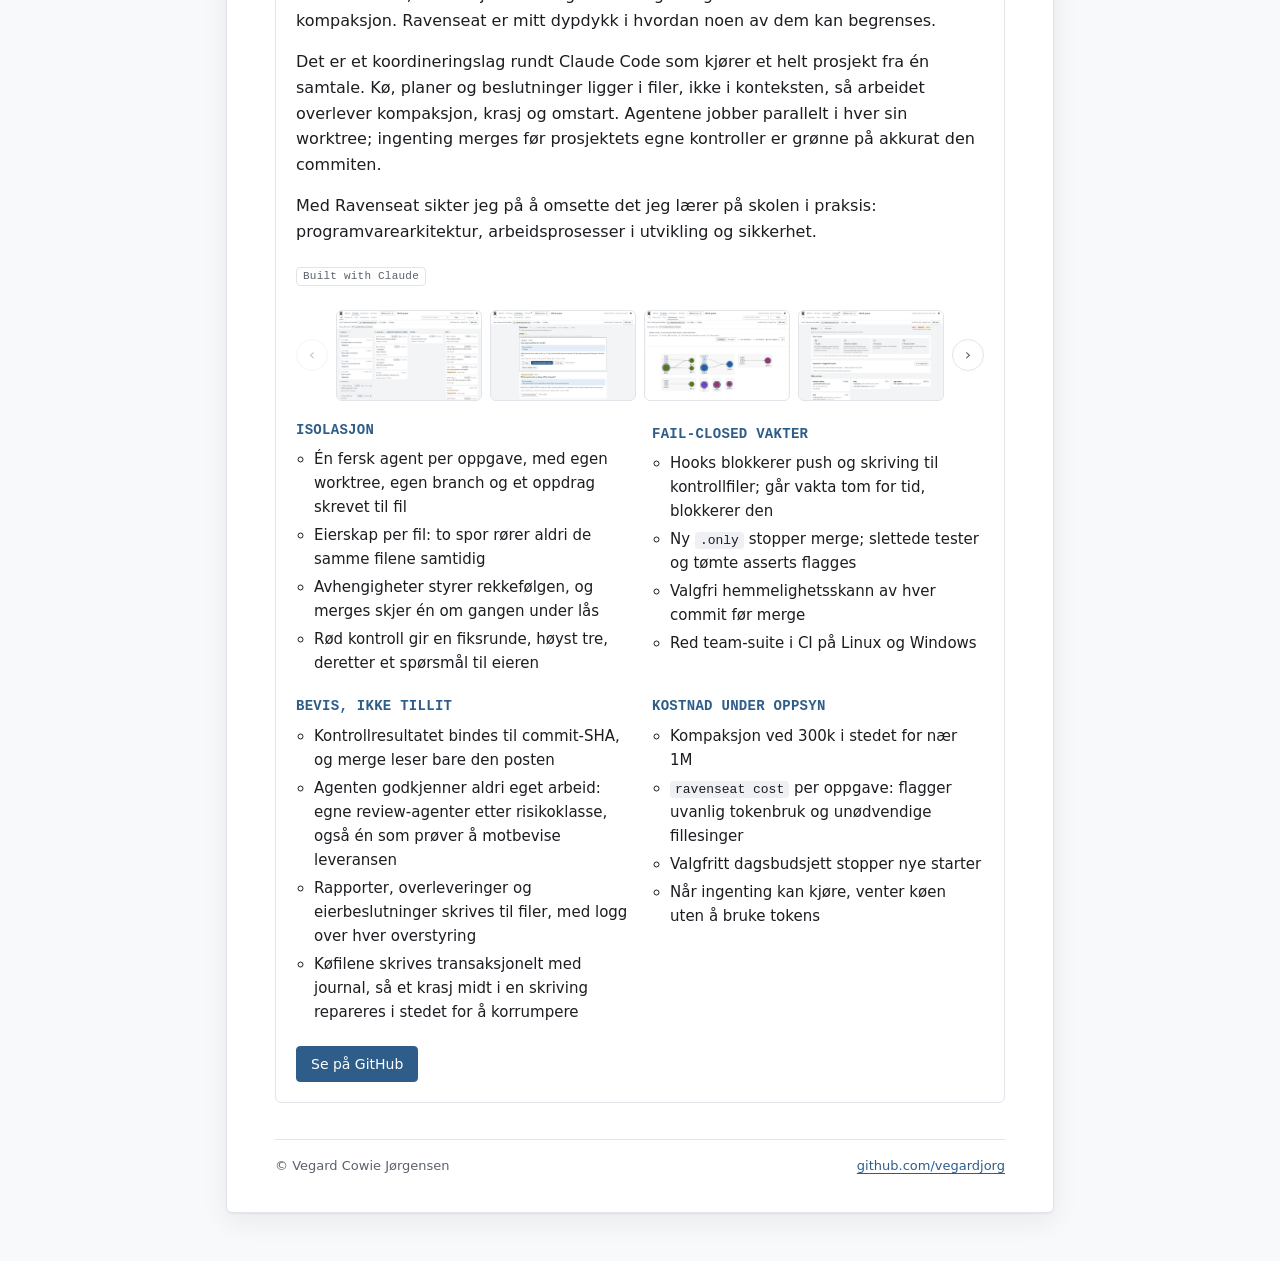
==== commit 7725d1e0: "Artikkel: juridiske presiseringer, red teaming hører hjemme i staging - Residensfeilen og den mangle" ====
--- a/index.html
+++ b/index.html
@@ -343,7 +343,7 @@
             <p class="dek">Erfaringer med sikkerhetsarkitektur, prompt injection og red teaming i et skybasert fagsystem for mange virksomheter.</p>
             <p class="feature-meta">
               <span>Publisert <time datetime="2026-11-27">27. november 2026</time></span>
-              <span>ca. 25 min lesing</span>
+              <span>ca. 26 min lesing</span>
               <span class="go">Les artikkelen →</span>
             </p>
           </div>
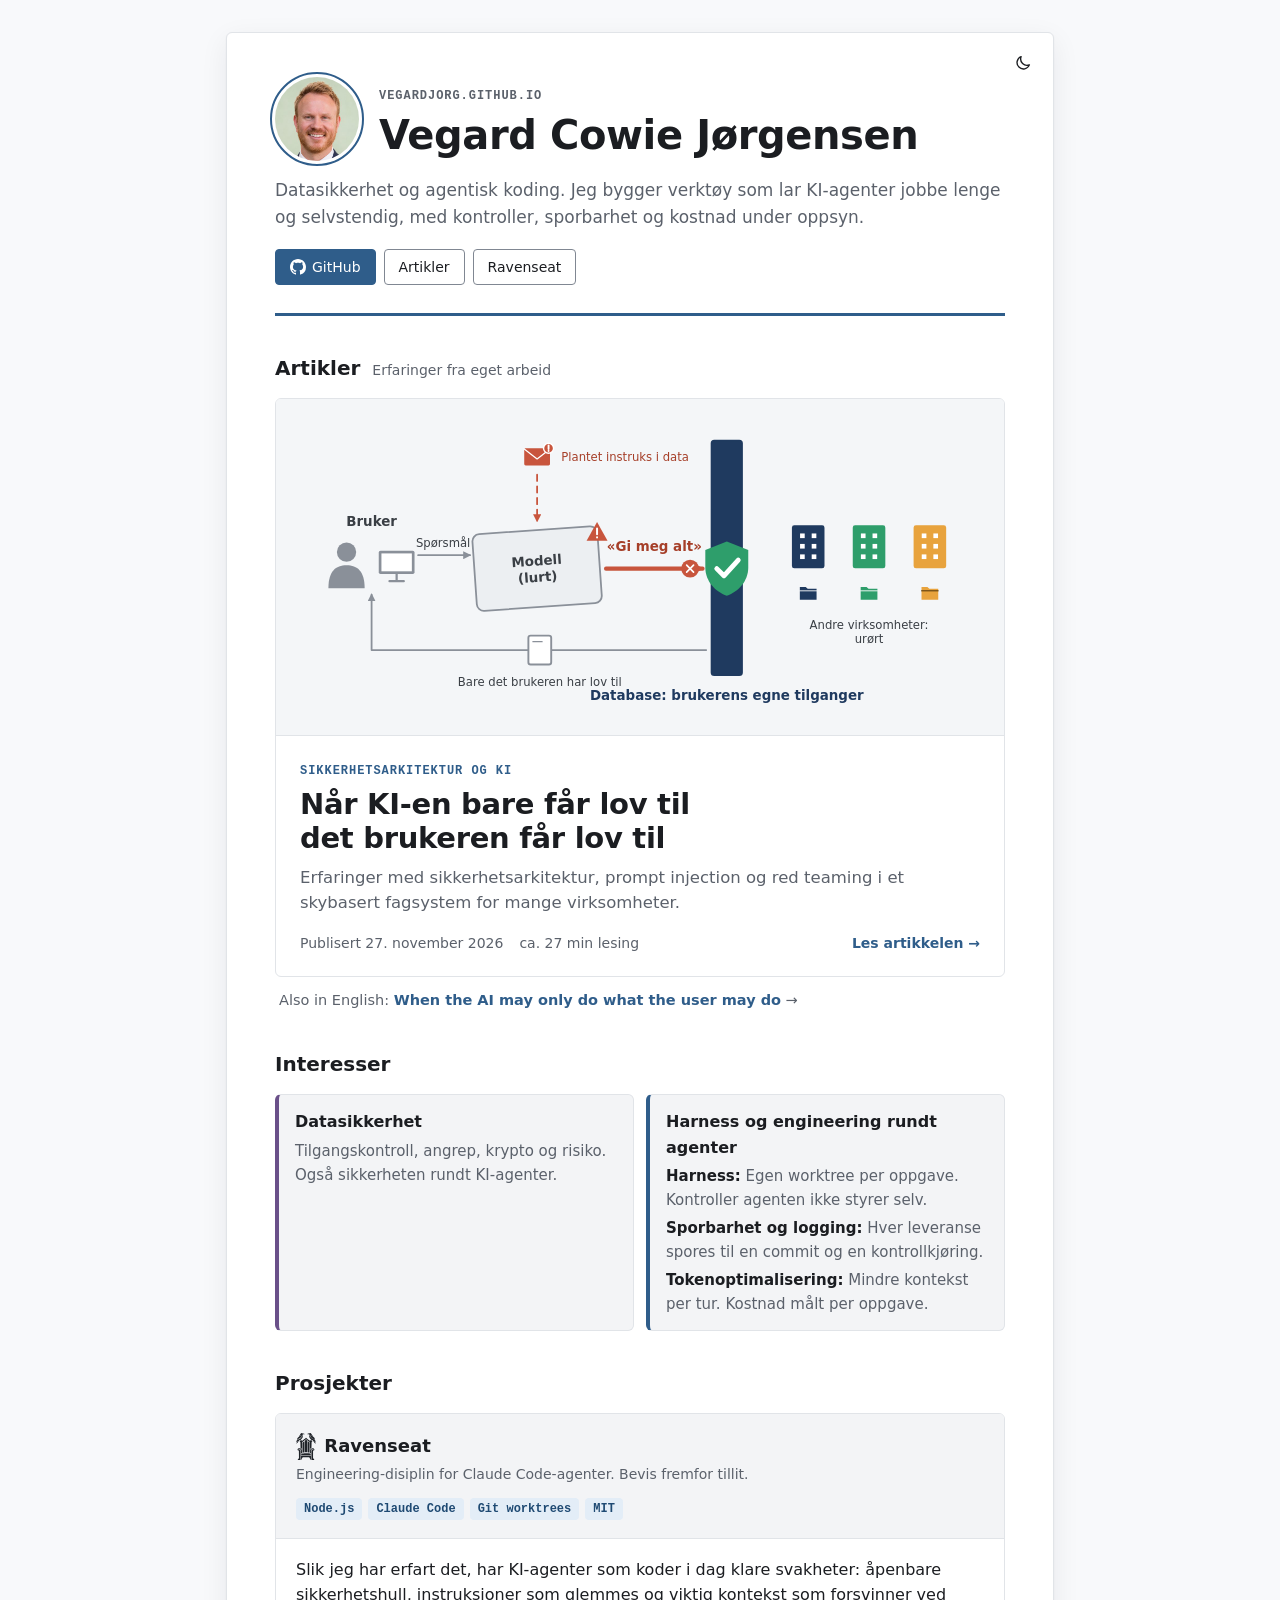
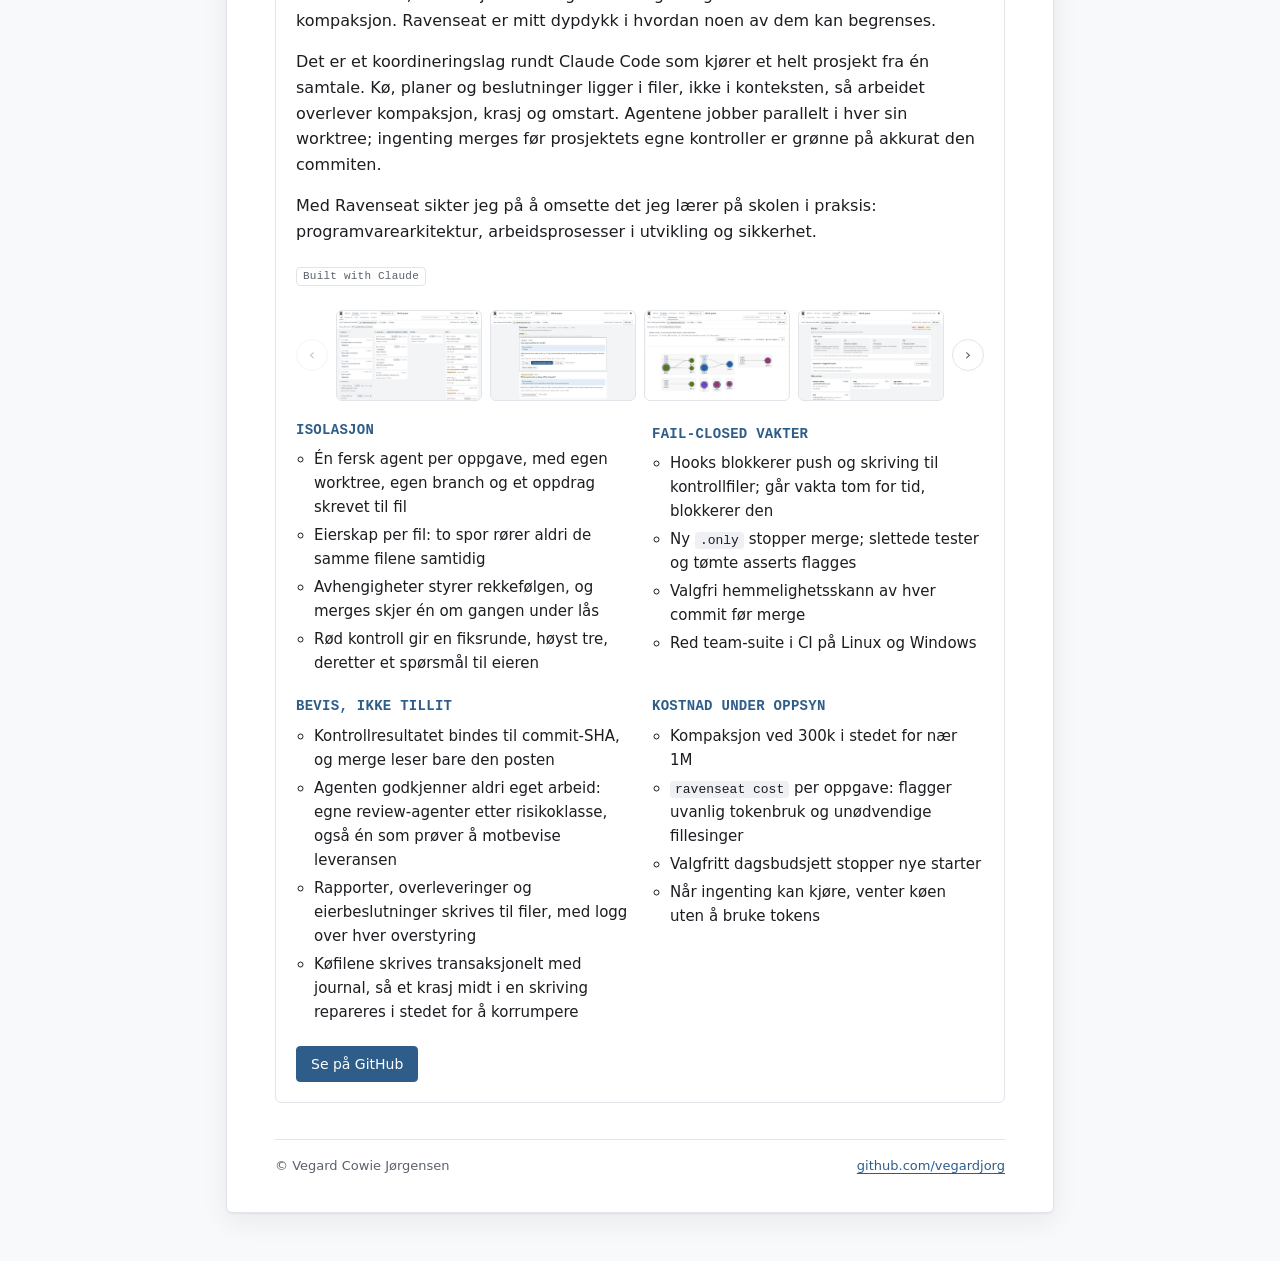
==== commit b955da4d: "Artikkel: strukturert JSON inn og ut av modellen Skjemaet styrer hva modellen prøver, men håndhever " ====
--- a/index.html
+++ b/index.html
@@ -343,7 +343,7 @@
             <p class="dek">Erfaringer med sikkerhetsarkitektur, prompt injection og red teaming i et skybasert fagsystem for mange virksomheter.</p>
             <p class="feature-meta">
               <span>Publisert <time datetime="2026-11-27">27. november 2026</time></span>
-              <span>ca. 26 min lesing</span>
+              <span>ca. 27 min lesing</span>
               <span class="go">Les artikkelen →</span>
             </p>
           </div>
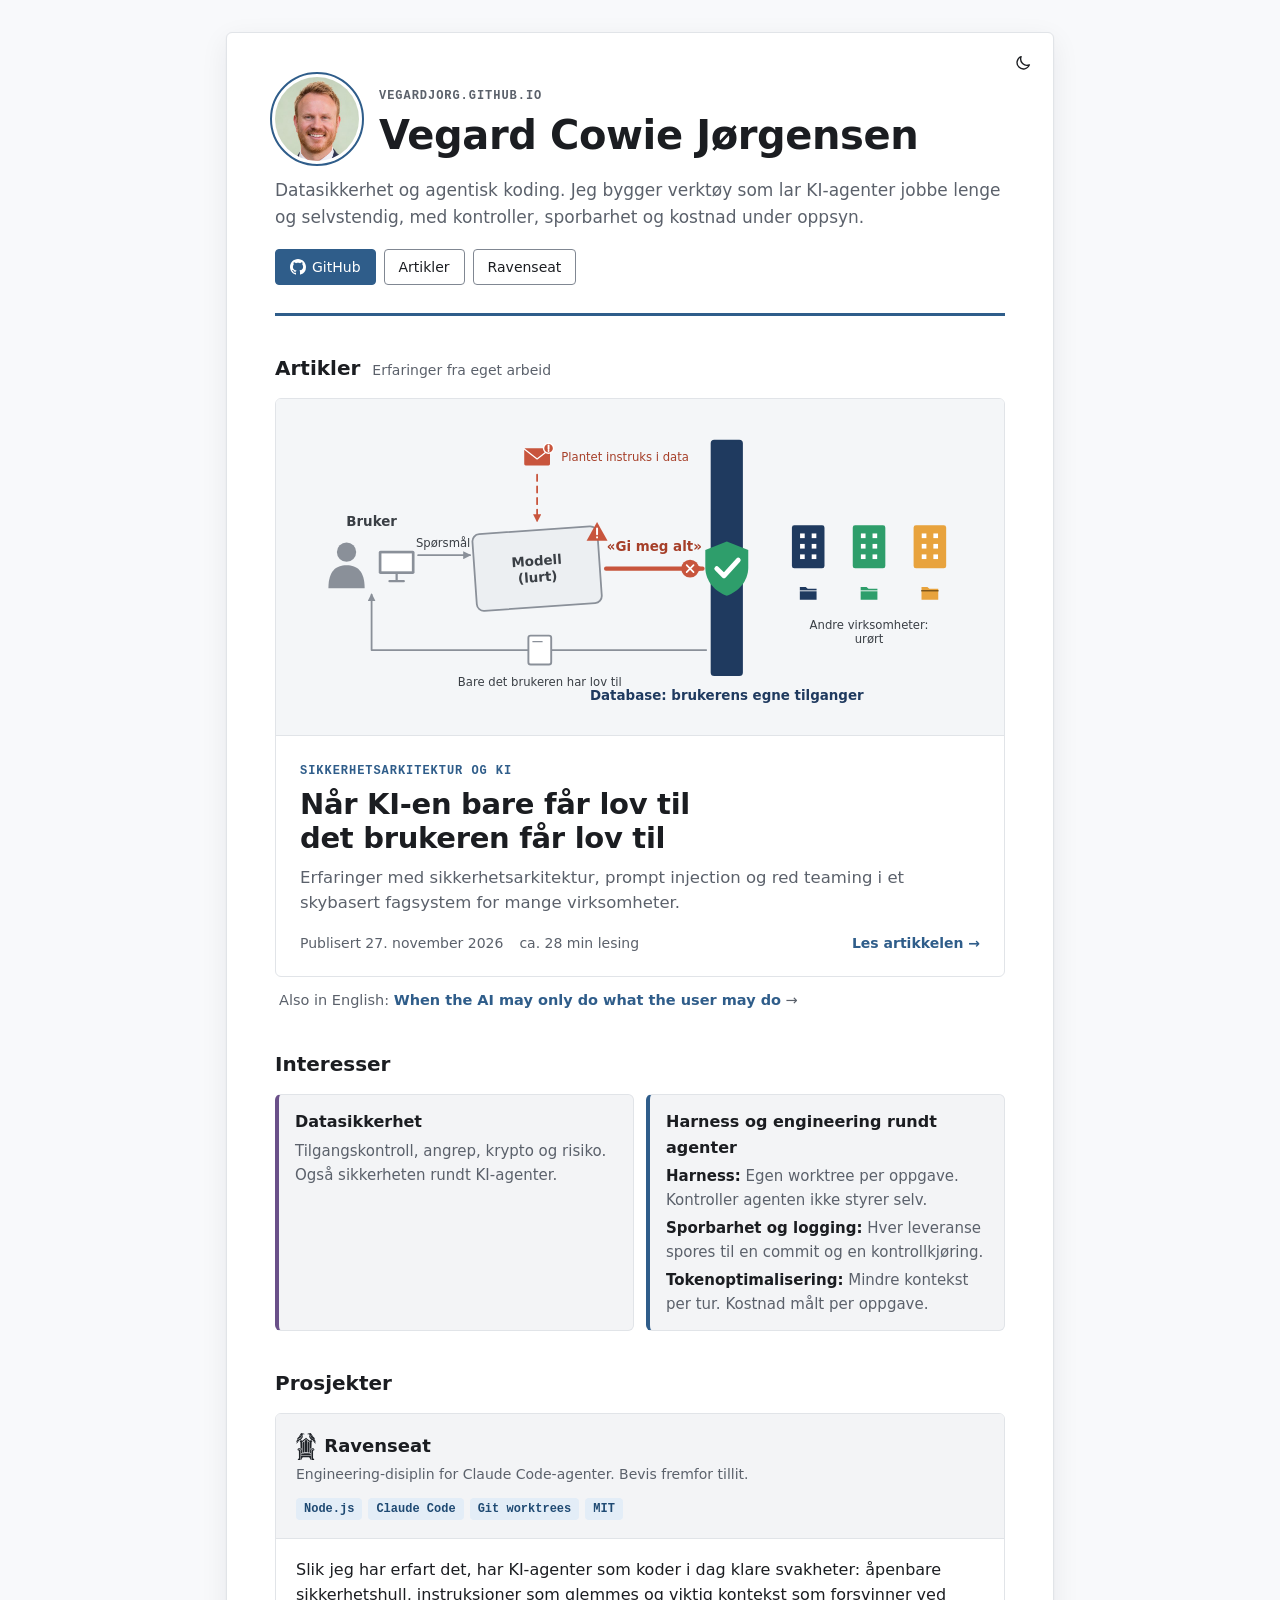
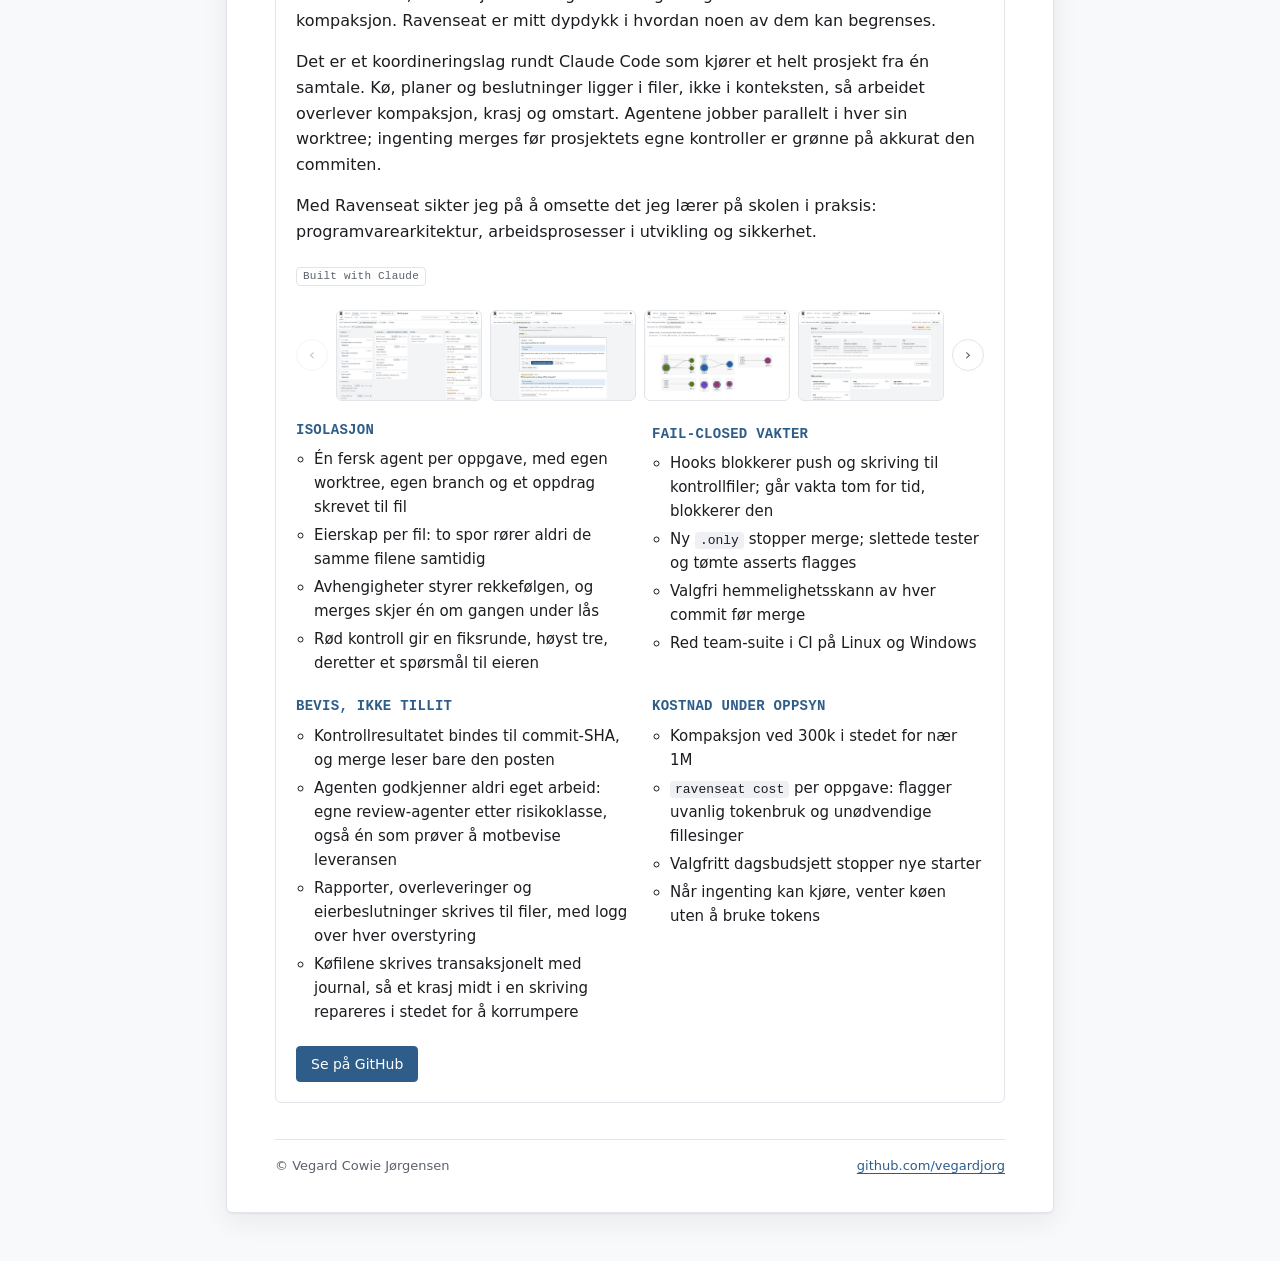
==== commit 18364806: "Artikkel: litt varme og humor, presiseringer og ny bio Personalsaken sett fra den den handler om, SQ" ====
--- a/index.html
+++ b/index.html
@@ -343,7 +343,7 @@
             <p class="dek">Erfaringer med sikkerhetsarkitektur, prompt injection og red teaming i et skybasert fagsystem for mange virksomheter.</p>
             <p class="feature-meta">
               <span>Publisert <time datetime="2026-11-27">27. november 2026</time></span>
-              <span>ca. 27 min lesing</span>
+              <span>ca. 28 min lesing</span>
               <span class="go">Les artikkelen →</span>
             </p>
           </div>
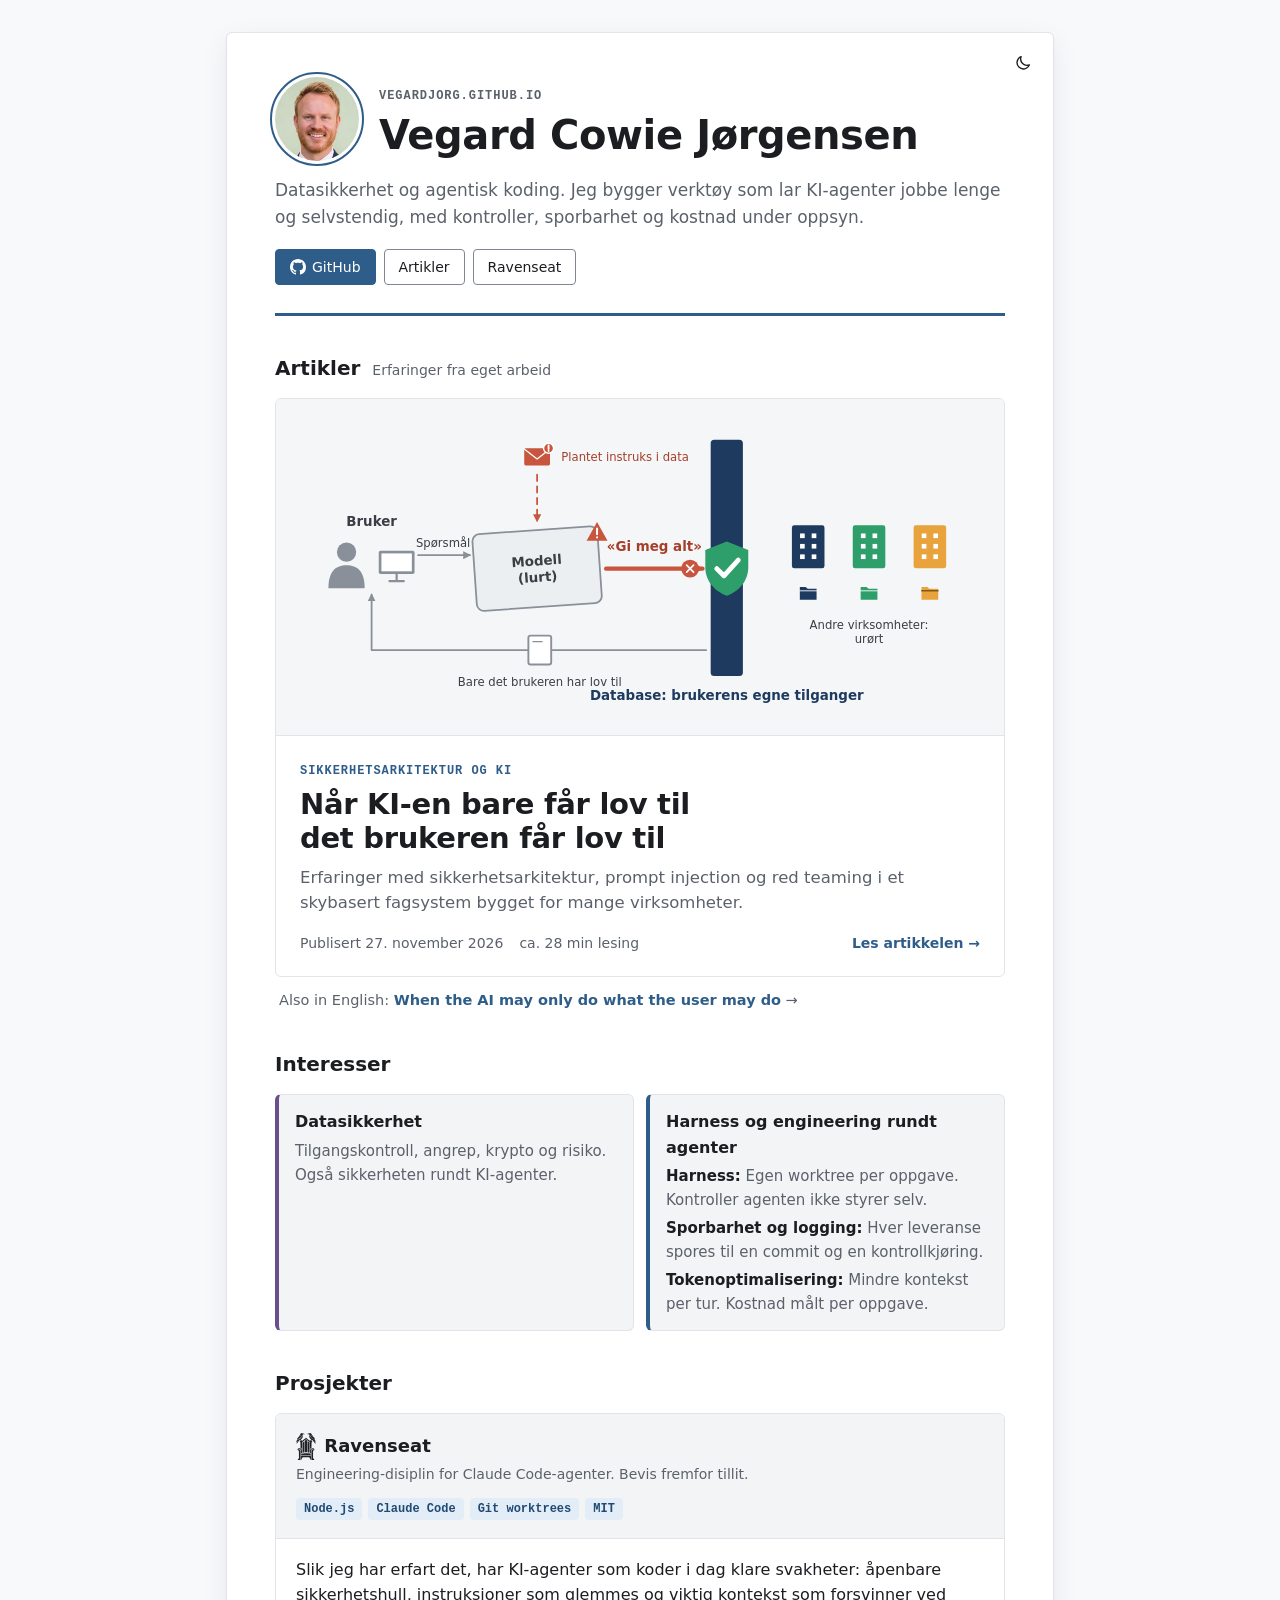
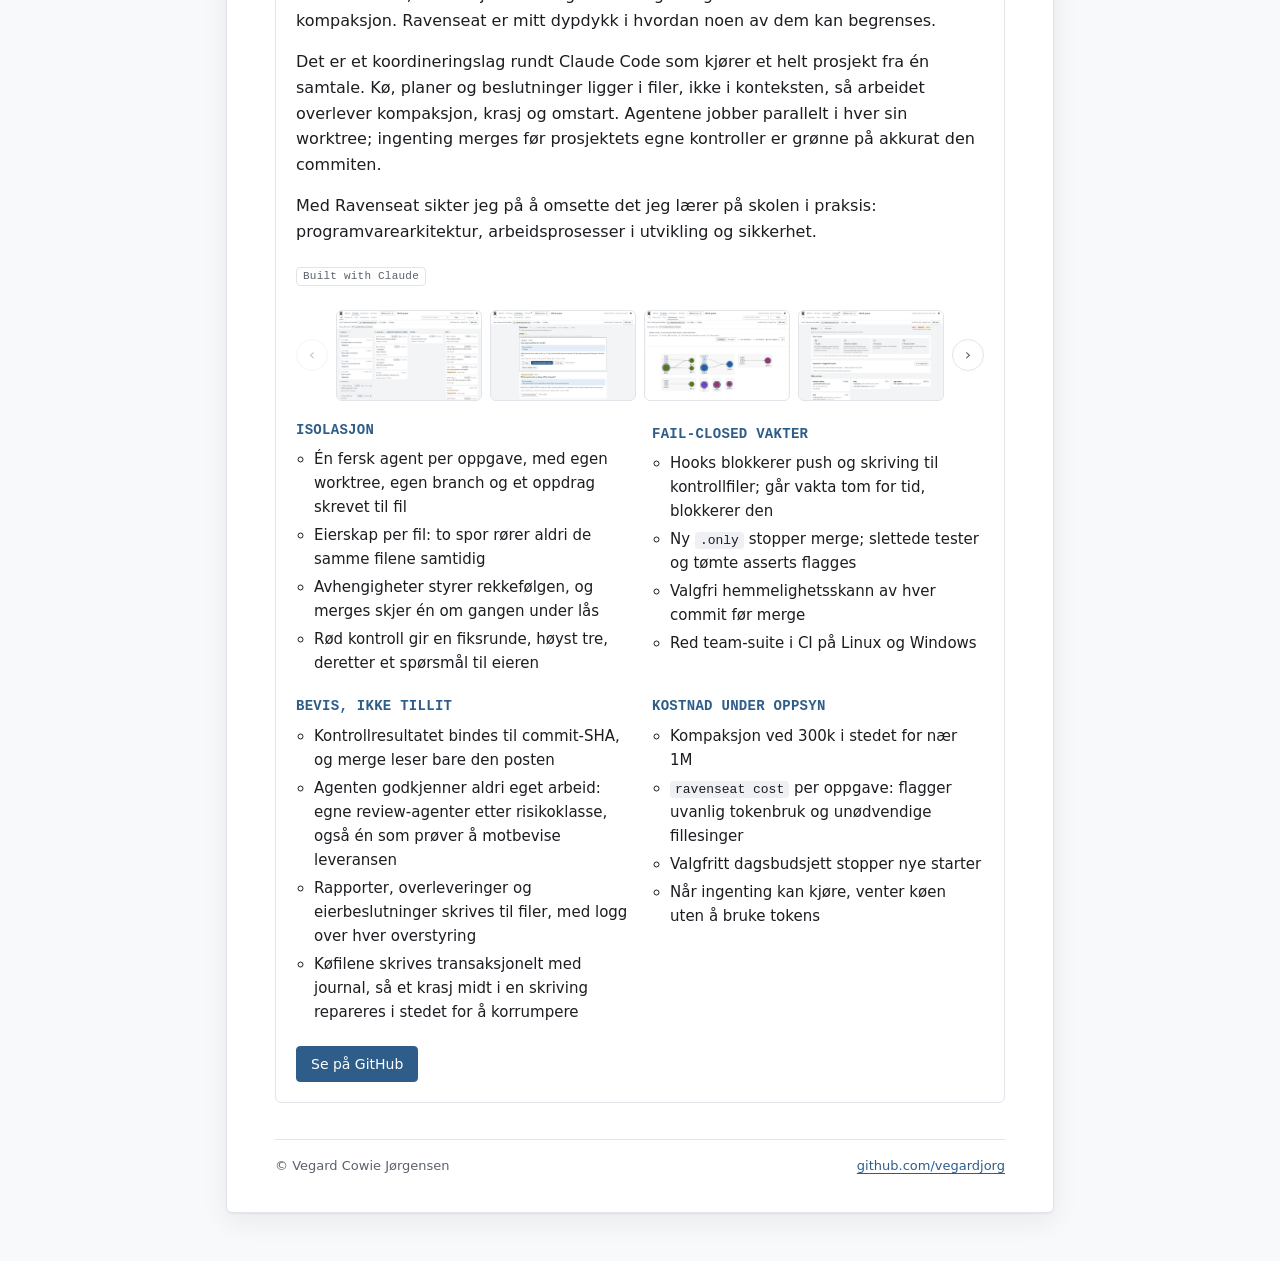
==== commit b3199211: "Artikkel: mindre solo-preg og ingen antydning av mange kunder - Undertittel og ingress: fagsystem by" ====
--- a/index.html
+++ b/index.html
@@ -340,7 +340,7 @@
           <div class="feature-txt">
             <p class="mono-tag">Sikkerhetsarkitektur og KI</p>
             <h3>Når KI-en bare får lov til det brukeren får lov til</h3>
-            <p class="dek">Erfaringer med sikkerhetsarkitektur, prompt injection og red teaming i et skybasert fagsystem for mange virksomheter.</p>
+            <p class="dek">Erfaringer med sikkerhetsarkitektur, prompt injection og red teaming i et skybasert fagsystem bygget for mange virksomheter.</p>
             <p class="feature-meta">
               <span>Publisert <time datetime="2026-11-27">27. november 2026</time></span>
               <span>ca. 28 min lesing</span>
